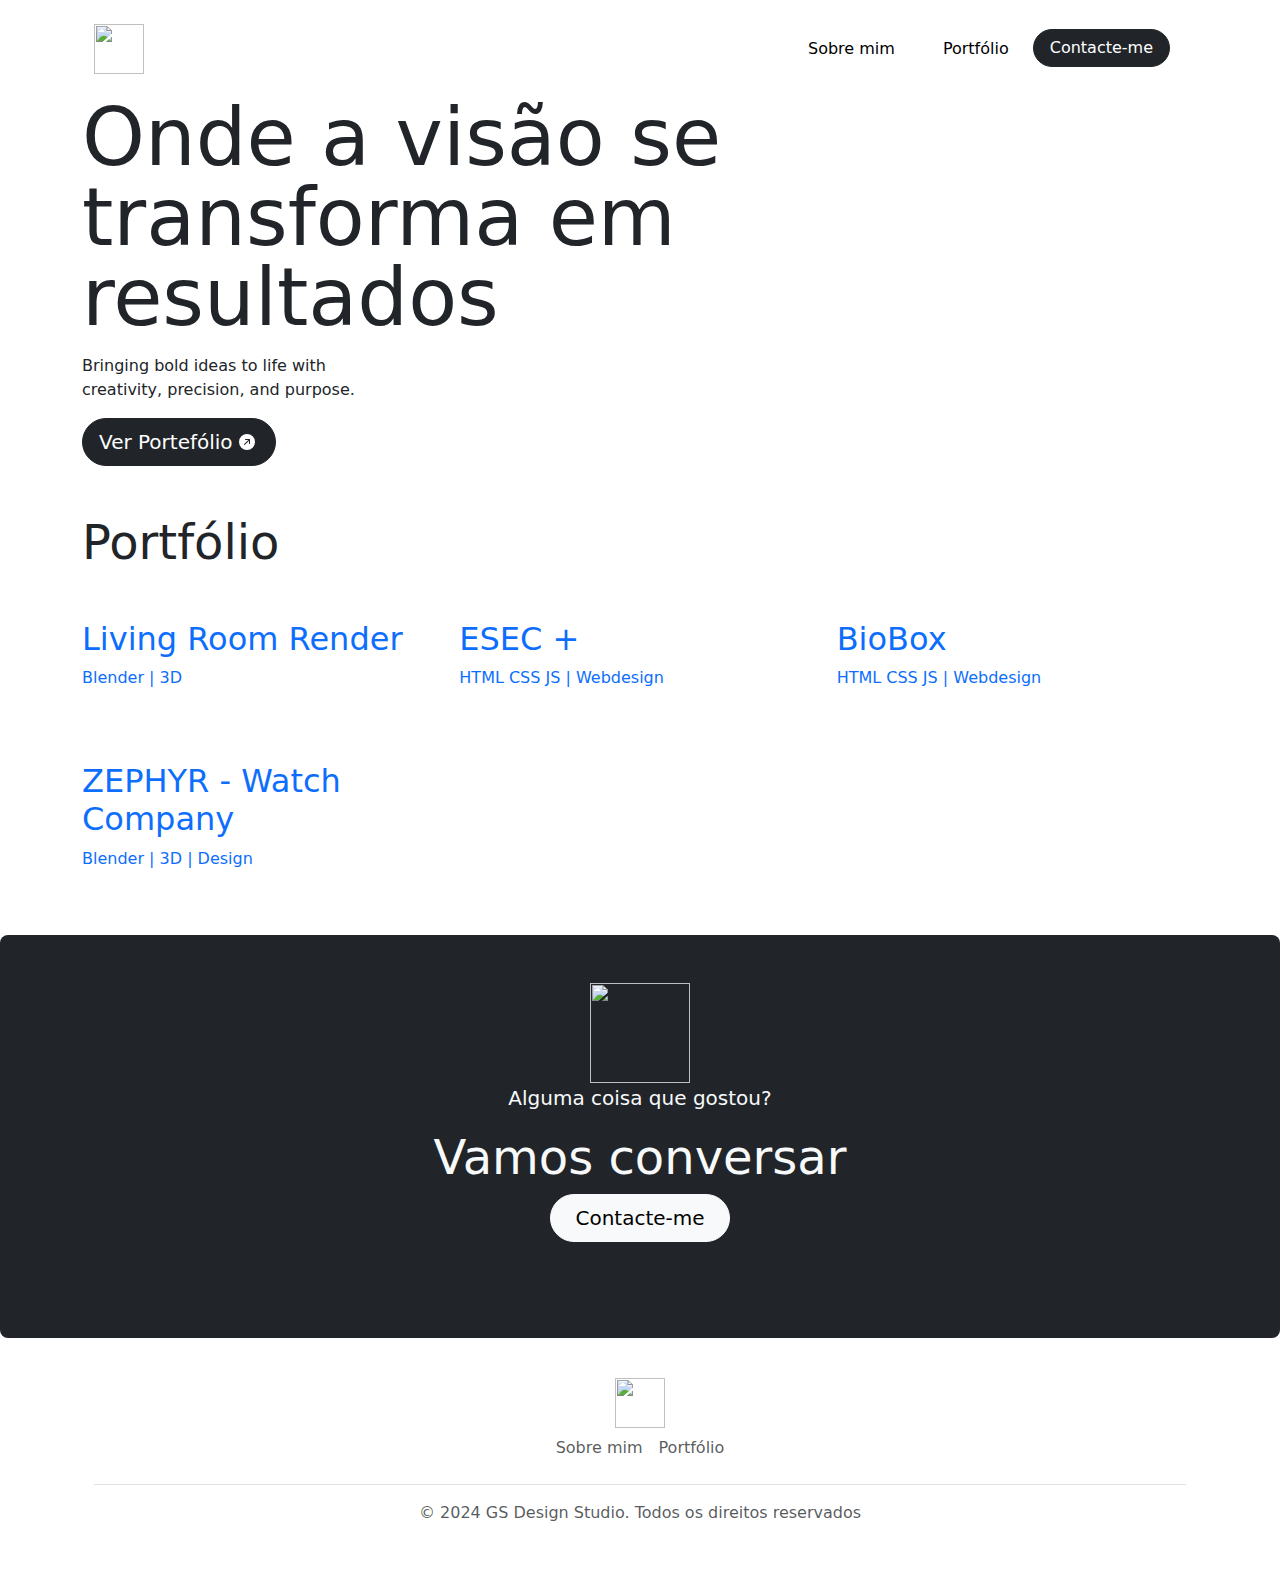
==== index.html @ 7064c868 "Add files via upload" ====
<!DOCTYPE html>
<html lang="en">

<head>
  <meta charset="UTF-8">
  <meta http-equiv="X-UA-Compatible" content="IE=edge">
  <meta name="viewport" content="width=device-width, initial-scale=1.0">
  <title>Guilherme Santos</title>
  <link rel="icon" href="/images/logo_gs_vector.svg">
  <style>
    @import url('https://fonts.googleapis.com/css2?family=Poppins:ital,wght@0,100;0,200;0,300;0,400;0,500;0,600;0,700;0,800;0,900;1,100;1,200;1,300;1,400;1,500;1,600;1,700;1,800;1,900&display=swap');
  </style>
  <link href="https://cdn.jsdelivr.net/npm/bootstrap@5.3.3/dist/css/bootstrap.min.css" rel="stylesheet"
    integrity="sha384-QWTKZyjpPEjISv5WaRU9OFeRpok6YctnYmDr5pNlyT2bRjXh0JMhjY6hW+ALEwIH" crossorigin="anonymous">
  <link rel="stylesheet" href="Css/estilos.css">
</head>

<body>
  <!--Navbar-->

  <div class="container my-3">
    <nav class="navbar navbar-expand-lg mt-3" aria-label="Offcanvas navbar large">
      <div class="container-fluid">
        <a href="/index.html" class="d-flex align-items-center mb-2 mb-lg-0 link-body-emphasis text-decoration-none">
          <img src="/images/logo_gs.svg" width="50" height="50">
        </a>
        <button class="navbar-toggler border-0" type="button" data-bs-toggle="offcanvas"
          data-bs-target="#offcanvasNavbar2" aria-controls="offcanvasNavbar2" aria-label="Toggle navigation">
          <svg width="24" height="24" viewBox="0 0 24 24" fill="none" xmlns="http://www.w3.org/2000/svg"
            class="icon-lg mx-2 text-token-text-secondary">
            <path fill-rule="evenodd" clip-rule="evenodd"
              d="M3 8C3 7.44772 3.44772 7 4 7H20C20.5523 7 21 7.44772 21 8C21 8.55228 20.5523 9 20 9H4C3.44772 9 3 8.55228 3 8ZM3 16C3 15.4477 3.44772 15 4 15H14C14.5523 15 15 15.4477 15 16C15 16.5523 14.5523 17 14 17H4C3.44772 17 3 16.5523 3 16Z"
              fill="currentColor"></path>
          </svg>
        </button>
        <div class="offcanvas offcanvas-end" tabindex="-1" id="offcanvasNavbar2"
          aria-labelledby="offcanvasNavbar2Label">
          <div class="offcanvas-header">
            <a href="/index.html"
              class="d-flex align-items-center mb-2 mb-lg-0 link-body-emphasis text-decoration-none">
              <img src="/images/logo_gs.svg" width="50" height="50">
            </a>
            <button type="button" class="btn-close btn-close-sucess" data-bs-dismiss="offcanvas"
              aria-label="Close"></button>
          </div>
          <div class="offcanvas-body">
            <ul class="navbar-nav justify-content-end flex-grow-1 pe-3">
              <li class="nav-item">
                <a href="about.html" class="nav-link px-4 link-body-emphasis">Sobre mim</a>
              </li>
              <li class="nav-item">
                <a href="portefolio.html" class="nav-link px-4 link-body-emphasis">Portfólio</a>
              </li>
              <li class="nav-item">
                <a href="mailto:guisantos04@outlook.pt" class="btn btn-dark rounded-5 shadow-3 px-3">Contacte-me</a>
              </li>
            </ul>
          </div>
        </div>
      </div>
    </nav>
  </div>
  <!--/Navbar-->


  <!--Content-->


  <div class="hero-section rounded-5">
    <div class="container hero-content">
      <div class="col-lg-7">
        <h1 class="display-1 lh-1 mb-3">Onde a visão se transforma em resultados</h1>
        <p class="col-6">Bringing bold ideas to life with creativity, precision, and purpose.</p>
        <a href="portefolio.html" class="btn btn-dark btn-lg px-3 me-md-2 rounded-pill" aria-label="Ver Portefólio">
          Ver Portefólio 
          <svg xmlns="http://www.w3.org/2000/svg" width="20" height="20" fill="currentColor" class="bi bi-arrow-up-right-circle-fill" viewBox="0 0 20 20" role="img" aria-hidden="true">
            <path d="M0 8a8 8 0 1 0 16 0A8 8 0 0 0 0 8m5.904 2.803a.5.5 0 1 1-.707-.707L9.293 6H6.525a.5.5 0 1 1 0-1H10.5a.5.5 0 0 1 .5.5v3.975a.5.5 0 0 1-1 0V6.707z"/>
          </svg>
        </a>
      </div>
    </div>
  </div>


  <div class="album py-5">
    <div class="container">
      <h3 class="display-5">Portfólio</h3>
      <div class="row row-cols-1 row-cols-sm-2 row-cols-md-3 g-3">
        <div class="col">
          <a href="living.html" class="text-decoration-none port">
            <img class="rounded-4 img-fluid" src="images/render_1.jpg" width="100%" height="225" alt="">
            <p class="h2 mt-3">Living Room Render</p>
            <p class="legenda-port">Blender | 3D</p>
        </a>
        </div>
        <div class="col">
          <a href="esec.html" class="text-decoration-none port">
            <img class="rounded-4 img-fluid" src="images/Esecplus.jpg" width="100%" height="225" alt="">
            <p class="h2 mt-3">ESEC +</p>
            <p class="legenda-port">HTML CSS JS | Webdesign</p>
        </a>
        </div>
        <div class="col">
          <a href="biobox.html" class="text-decoration-none port">
            <img class="rounded-4 img-fluid" src="images/bio.jpg" width="100%" height="225" alt="">
            <p class="h2 mt-3">BioBox</p>
            <p class="legenda-port">HTML CSS JS | Webdesign</p>
        </a>
        </div>
        <div class="col">
          <a href="zephyr.html" class="text-decoration-none port">
            <img class="rounded-4 img-fluid" src="images/logo_zephyr.png" width="100%" height="225" alt="">
            <p class="h2 mt-3">ZEPHYR - Watch Company</p>
            <p class="legenda-port">Blender | 3D | Design</p>
        </a>
        </div>
      </div>
    </div>
  </div>
  <!--CTA-->
  <div class="p-5 text-center bg-dark rounded-3">
    <img src="images/logo_gs_vector.svg" width="100" height="100">
    <p class="col-lg-8 mx-auto fs-5 text-light">
      Alguma coisa que gostou?</p>
    <h1 class="display-5 text-light">Vamos conversar</h1>
    <div class="d-inline-flex gap-2 mb-5">
      <a href="mailto:guisantos04@outlook.pt" class="d-inline-flex align-items-center btn btn-light btn-lg px-4 rounded-pill">
        Contacte-me
      </a>
    </div>
  </div>
  <!--CTA-->
  <div class="container">
    <footer class="py-3 my-4 container">
      <div class="nav justify-content-center">
        <img src="/images/logo_gs.svg" width="50" height="50">
      </div>
      <ul class="nav justify-content-center border-bottom pb-3 mb-3">
        <li class="nav-item"><a href="about.html" class="nav-link px-2 text-body-secondary">Sobre mim</a></li>
        <li class="nav-item"><a href="portefolio.html" class="nav-link px-2 text-body-secondary">Portfólio</a></li>
      </ul>
      <p class="text-center text-body-secondary">© 2024 GS Design Studio. Todos os direitos reservados</p>
    </footer>
  </div>
  <!--/Content-->
  <script src="https://cdn.jsdelivr.net/npm/bootstrap@5.3.3/dist/js/bootstrap.bundle.min.js"
    integrity="sha384-YvpcrYf0tY3lHB60NNkmXc5s9fDVZLESaAA55NDzOxhy9GkcIdslK1eN7N6jIeHz"
    crossorigin="anonymous"></script>
</body>

</html>
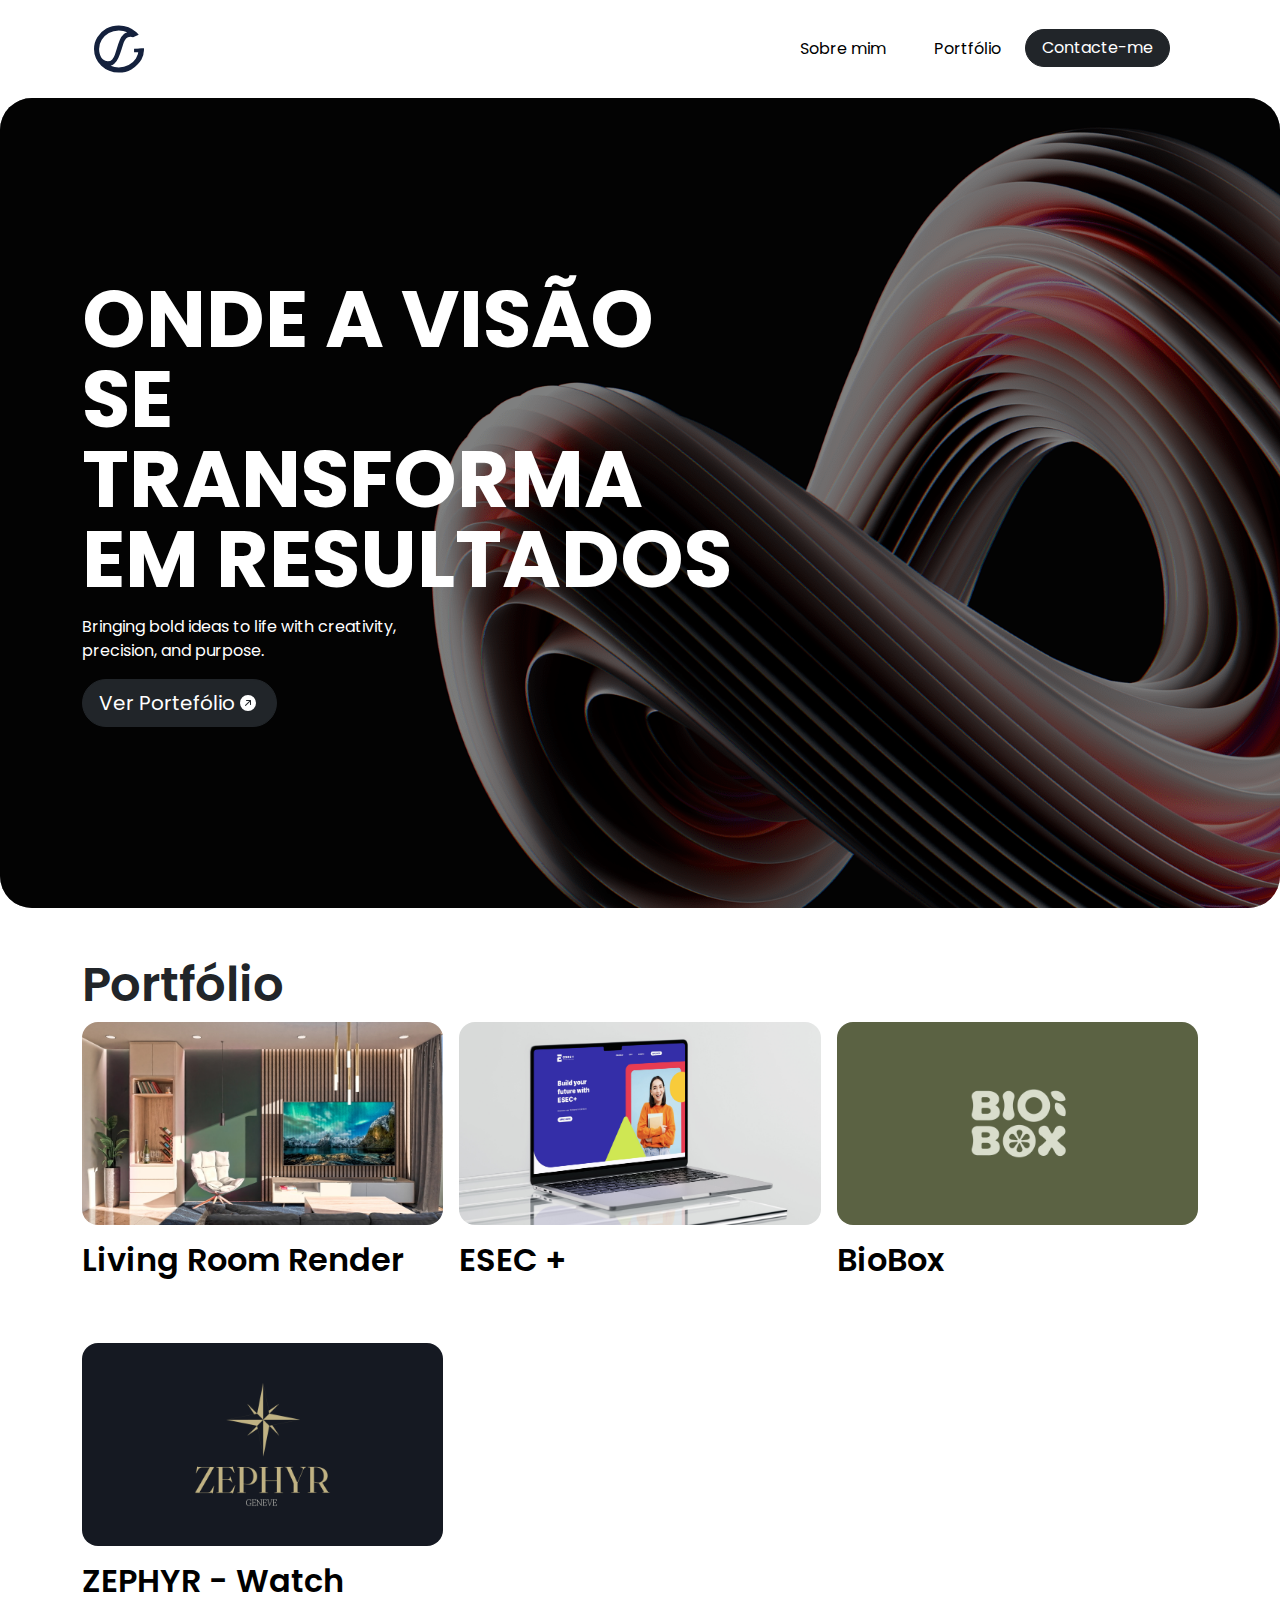
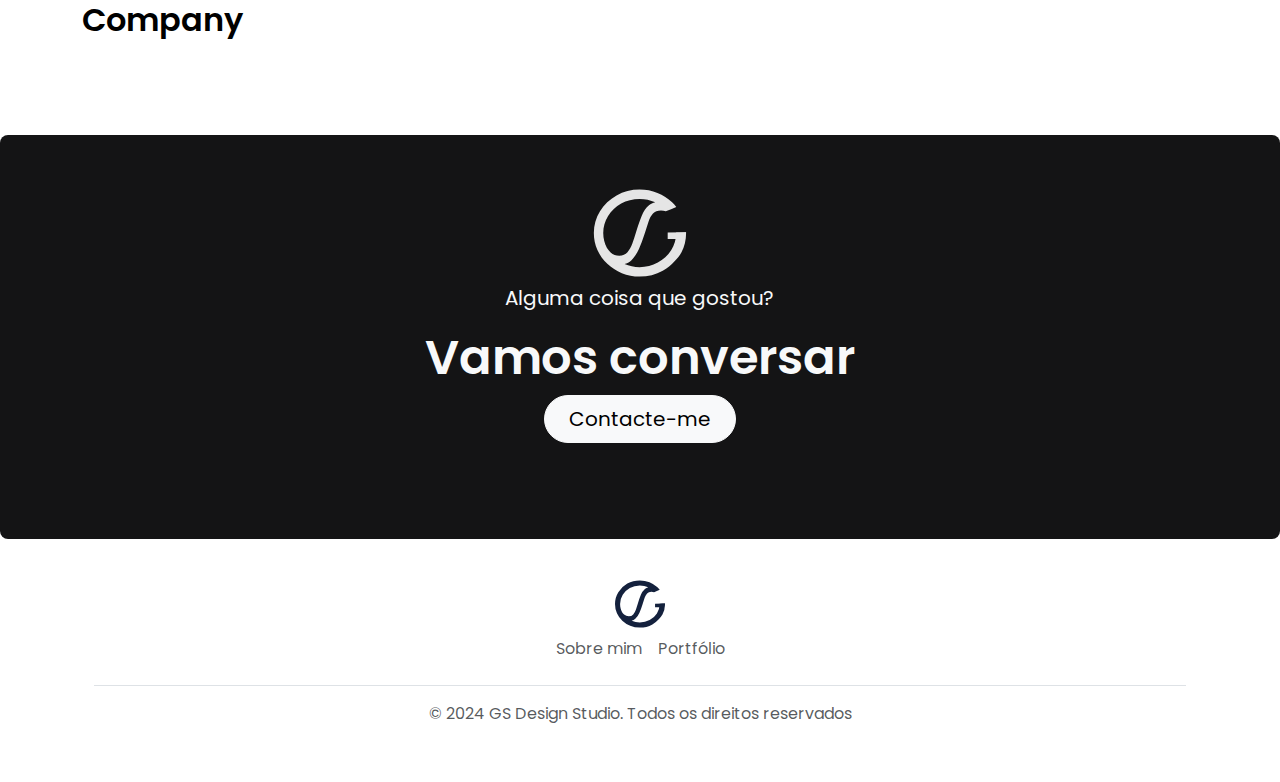
==== commit 991719a6: "Add files via upload" ====
--- a/index.html
+++ b/index.html
@@ -116,6 +116,7 @@
         </div>
       </div>
     </div>
+    
   </div>
   <!--CTA-->
   <div class="p-5 text-center bg-dark rounded-3">
--- a/Css/estilos.css
+++ b/Css/estilos.css
@@ -0,0 +1,707 @@
+body{
+
+    font-family: "Poppins", sans-serif;
+  font-weight: 400;
+  font-style: normal;
+}
+
+html {
+  scroll-behavior: smooth;
+}
+
+.bg-dark{
+    background-color: #141415 !important;
+    color: white;
+} 
+
+.h2{
+    font-weight: 600;
+    color: #000000;
+    font-style: normal;
+}
+
+.port{
+  transition: all 0.3s ease !important;
+}
+
+.port:hover{
+  transform: scale(1.05) !important;
+}
+
+.port img {
+  transition: all 0.3s ease;
+}
+
+.port:hover img {
+  transform: scale(1.05);
+}
+
+.legenda-port {
+  opacity: 0; /* Invisível */
+  visibility: hidden; /* Evita interação mesmo quando invisível */
+  transform: translateY(10px); /* Move ligeiramente para baixo */
+  transition: all 0.3s ease; /* Suaviza a transição */
+}
+
+/* Exibe ao passar o mouse no <a> */
+.port:hover .legenda-port {
+  opacity: 1; /* Torna visível */
+  visibility: visible; /* Permite interação */
+  transform: translateY(0); /* Move para a posição original */
+}
+
+/* Contêiner da imagem deve ser relativo */
+.port1 {
+  position: relative;
+  display: inline-block;
+  overflow: hidden; /* Garante que o texto não ultrapasse a imagem */
+  border-radius: 0.5rem;
+}
+
+/* Contêiner da imagem */
+.image-container {
+  position: relative; /* Necessário para posicionar o overlay */
+  display: inline-block; /* Faz o tamanho do contêiner se ajustar ao conteúdo */
+  overflow: hidden; /* Impede que o overlay ultrapasse o limite do contêiner */
+  border-radius: 0.5rem; /* Garante bordas arredondadas */
+}
+
+/* Estilo da imagem */
+.image-container img {
+  width: 100%; /* Faz a imagem ocupar todo o contêiner */
+  height: auto; /* Mantém a proporção da imagem */
+  border-radius: inherit; /* Herda bordas arredondadas */
+  display: block; /* Remove espaço extra ao redor da imagem */
+}
+
+/* Estilo do overlay */
+.overlay {
+  position: absolute; /* Permite posicionar dentro do contêiner */
+  top: 0;
+  left: 0;
+  width: 100%; /* Cobre toda a área do contêiner */
+  height: 100%;
+  background-color: rgba(0, 0, 0, 0.6); /* Fundo semi-transparente */
+  display: flex;
+  flex-direction: column;
+  justify-content: center;
+  align-items: center;
+  opacity: 0; /* Esconde o overlay por padrão */
+  transition: opacity 0.3s ease-in-out; /* Transição suave */
+  border-radius: inherit; /* Respeita bordas arredondadas do contêiner */
+}
+
+/* Overlay visível no hover */
+.image-container:hover .overlay {
+  opacity: 1; /* Exibe o overlay */
+}
+
+/* Texto dentro do overlay */
+.overlay p {
+  margin: 5px 0;
+  color: white; /* Cor do texto */
+  text-align: center; /* Centraliza o texto */
+}
+
+
+
+.legenda-port{
+    font-weight: 350;
+    color: #000000;
+    font-style: normal;
+}
+
+.display-1{
+    font-weight: 650;
+    text-transform: uppercase;
+    font-style: normal;
+}
+
+.display-3{
+  font-weight: 650;
+  text-transform: uppercase;
+  font-style: normal;
+}
+
+
+.display-5{
+  font-weight: 550;
+  font-style: normal;
+}
+  
+
+.timeline {
+  width: 100%
+}
+
+.timeline.timeline-one .timeline-item {
+  position: relative;
+  width: 50%;
+  margin-left: 50%;
+  padding-bottom: 1.5rem;
+  padding-left: 1.5rem;
+  text-align: left
+}
+
+@media (max-width: 575.98px) {
+  .timeline.timeline-one .timeline-item {
+      width:100%;
+      margin-left: 0
+  }
+}
+
+.timeline.timeline-one .timeline-item img {
+  margin-bottom: 1.25rem
+}
+
+.timeline.timeline-one .timeline-item:before {
+  content: "";
+  position: absolute;
+  top: 0;
+  left: 0;
+  width: 16px;
+  height: 16px;
+  margin-top: .425rem;
+  margin-left: -.5rem;
+  border: .0625rem solid #dce6f3;
+  border-radius: 50%
+}
+
+.timeline.timeline-one .timeline-item:after {
+  content: "";
+  position: absolute;
+  top: 0;
+  left: 0;
+  bottom: -.1875rem;
+  width: .0625rem;
+  margin-top: 1.875rem;
+  margin-left: -.0625rem;
+  background-color: #dce6f3
+}
+
+.timeline.timeline-one .timeline-item:nth-child(2n+1) {
+  margin-left: 0;
+  padding-right: 1.5rem;
+  padding-left: 0;
+  text-align: right
+}
+
+@media (max-width: 575.98px) {
+  .timeline.timeline-one .timeline-item:nth-child(2n+1) {
+      padding-right:0;
+      padding-left: 1.5rem;
+      text-align: left
+  }
+}
+
+.timeline.timeline-one .timeline-item:nth-child(2n+1):after,.timeline.timeline-one .timeline-item:nth-child(2n+1):before {
+  right: 0;
+  left: auto
+}
+
+@media (max-width: 575.98px) {
+  .timeline.timeline-one .timeline-item:nth-child(2n+1):after,.timeline.timeline-one .timeline-item:nth-child(2n+1):before {
+      right:auto;
+      left: 0
+  }
+}
+
+.timeline.timeline-one .timeline-item:nth-child(2n+1):before {
+  margin-right: -.5rem
+}
+
+.timeline.timeline-one .timeline-item:nth-child(2n+1):after {
+  margin-right: -.0625rem
+}
+
+.timeline.timeline-one.dark .timeline-item:before {
+  border: .0625rem solid #b7c3d2
+}
+
+.timeline.timeline-one.dark .timeline-item:after {
+  background-color: #b7c3d2
+}
+
+.timeline.timeline-two .timeline-item {
+  position: relative;
+  background-color: #fff;
+  padding: 2rem;
+  text-align: left;
+  margin-bottom: 1.5rem
+}
+
+.timeline.timeline-two .timeline-item:after,.timeline.timeline-two .timeline-item:before {
+  content: "";
+  position: absolute;
+  top: 0;
+  right: 0
+}
+
+.timeline.timeline-two .timeline-item:before {
+  border: 4px double #dce6f3;
+  content: "";
+  left: auto;
+  width: 16px;
+  height: 16px;
+  margin-right: -2rem;
+  border-radius: 50%
+}
+
+.timeline.timeline-two .timeline-item:after {
+  background-color: #dce6f3;
+  width: .0625rem;
+  height: 100%;
+  margin-top: 2rem;
+  left: auto;
+  margin-right: -1.575rem
+}
+
+.timeline.timeline-two .timeline-item .post-meta a,.timeline.timeline-two .timeline-item .post-meta span {
+  font-size: .875rem;
+  padding-right: .125rem
+}
+
+.timeline.timeline-four {
+  margin: 1.25rem 0;
+  position: relative
+}
+
+.timeline.timeline-four::before {
+  content: "";
+  display: block;
+  width: .0625rem;
+  height: 100%;
+  background: #dce6f3;
+  margin: 0 auto;
+  position: absolute;
+  top: 0;
+  left: 0;
+  right: 0
+}
+
+@media (max-width: 575.98px) {
+  .timeline.timeline-four::before {
+      margin:0;
+      left: 0
+  }
+}
+
+.timeline.timeline-four .timeline-item {
+  margin-bottom: 1.5rem;
+  position: relative
+}
+
+.timeline.timeline-four .timeline-item::after {
+  content: "";
+  display: block;
+  clear: both
+}
+
+.timeline.timeline-four .timeline-item:hover .date-outer::before {
+  left: 6px
+}
+
+.timeline.timeline-four .timeline-item:hover .date-outer::after {
+  left: -6px
+}
+
+.timeline.timeline-four .timeline-item:nth-child(2n) .date-content {
+  float: right
+}
+
+.timeline.timeline-four .timeline-item:nth-child(2n) .timeline-content {
+  padding: .625rem 3.125rem .625rem 0;
+  text-align: right
+}
+
+@media (max-width: 767.98px) {
+  .timeline.timeline-four .timeline-item:nth-child(2n) .timeline-content {
+      padding:.5rem 1.75rem .5rem 0
+  }
+}
+
+@media (max-width: 575.98px) {
+  .timeline.timeline-four .timeline-item:nth-child(2n) .timeline-content {
+      width:95%;
+      padding: .5rem 0;
+      text-align: center
+  }
+}
+
+.timeline.timeline-four .icon {
+  width: 16px;
+  height: 16px;
+  margin: auto;
+  position: absolute;
+  background-color: #fff;
+  border-radius: 50%;
+  border: .0625rem solid #dce6f3;
+  margin-top: 1rem;
+  top: 0;
+  left: 0;
+  right: 0
+}
+
+@media (max-width: 575.98px) {
+  .timeline.timeline-four .icon {
+      margin:auto -7px;
+      top: 3rem
+  }
+}
+
+.timeline.timeline-four .date-content {
+  width: 50%;
+  float: left;
+  position: relative
+}
+
+@media (max-width: 575.98px) {
+  .timeline.timeline-four .date-content {
+      width:95%;
+      float: right
+  }
+}
+
+.timeline.timeline-four .date-outer {
+  width: 150px;
+  height: 150px;
+  text-align: center;
+  margin: auto;
+  z-index: 1
+}
+
+.timeline.timeline-four .date-outer::before {
+  content: "";
+  width: 150px;
+  height: 150px;
+  margin: 0 auto;
+  border-radius: 50%;
+  position: absolute;
+  top: 0;
+  right: 0;
+  background: #fff;
+  border: .0625rem solid #893168;
+  left: -6px;
+  transition: all .9s all .2s ease
+}
+
+@media (max-width: 575.98px) {
+  .timeline.timeline-four .date-outer::before {
+      width:130px;
+      height: 130px
+  }
+}
+
+.timeline.timeline-four .date-outer::after {
+  content: "";
+  width: 150px;
+  height: 150px;
+  margin: 0 auto;
+  border-radius: 50%;
+  position: absolute;
+  top: 0;
+  right: 0;
+  border: .0625rem solid #242e4c;
+  left: 6px;
+  transition: all .9s all .2s ease
+}
+
+@media (max-width: 575.98px) {
+  .timeline.timeline-four .date-outer::after {
+      width:130px;
+      height: 130px
+  }
+}
+
+.timeline.timeline-four .date {
+  width: 100%;
+  margin: auto;
+  position: absolute;
+  top: 40%;
+  left: 0
+}
+
+@media (max-width: 575.98px) {
+  .timeline.timeline-four .date {
+      top:27%
+  }
+}
+
+.timeline.timeline-four .year {
+  display: block;
+  font-weight: 700;
+  font-size: 1rem
+}
+
+.timeline.timeline-four .icon {
+  font-size: 1.5rem
+}
+
+.timeline.timeline-four .timeline-content {
+  width: 50%;
+  padding: .625rem 0 .625rem 3.125rem;
+  float: right
+}
+
+@media (max-width: 767.98px) {
+  .timeline.timeline-four .timeline-content {
+      padding:.5rem 0 .5rem 1.75rem
+  }
+}
+
+@media (max-width: 575.98px) {
+  .timeline.timeline-four .timeline-content {
+      width:95%;
+      padding: .5rem 0;
+      text-align: center
+  }
+}
+
+.timeline.timeline-five .row [class*=col-] {
+  position: relative
+}
+
+.timeline.timeline-five .row .avatar-separator {
+  width: 30px;
+  height: 30px
+}
+
+.timeline.timeline-five .row .col.middle-line {
+  border-right: .0625rem solid #dce6f3
+}
+
+.timeline.timeline-six .row [class*=col-] {
+  position: relative
+}
+
+.timeline.timeline-six .row .col.middle-line {
+  border-right: .0625rem solid #dce6f3
+}
+
+.timeline.timeline-six .row .avatar-separator img {
+  border: .0625rem solid #dce6f3;
+  padding: .125rem
+}
+
+.vertical-timeline .row {
+  padding-top: 1rem;
+  padding-bottom: 1rem
+}
+
+.vertical-timeline .row [class*=col-] {
+  position: relative
+}
+
+.vertical-timeline .row.timeline-inner div {
+  padding: 0;
+  height: 38px
+}
+
+.vertical-timeline .row.timeline-inner hr {
+  border-top: .0625rem solid #dce6f3;
+  opacity: 1;
+  margin: 0;
+  top: 18px;
+  position: relative
+}
+
+.vertical-timeline .row.timeline-inner .col-md-2 {
+  display: flex;
+  overflow: hidden
+}
+
+.vertical-timeline .row.timeline-inner .corner {
+  border: .0625rem solid #dce6f3;
+  width: 100%;
+  position: relative
+}
+
+.vertical-timeline .row.timeline-inner .top-right {
+  left: calc(50% - 1px);
+  top: -50%
+}
+
+.vertical-timeline .row.timeline-inner .left-bottom {
+  left: -50%;
+  top: calc(50% - 2px)
+}
+
+.vertical-timeline .row.timeline-inner .top-left {
+  left: -50%;
+  top: -50%
+}
+
+.vertical-timeline .row.timeline-inner .right-bottom {
+  left: 50%;
+  top: calc(50% - 2px)
+}
+
+@media (max-width: 575.98px) {
+  .vertical-timeline .row.timeline-inner .right-bottom {
+      top:auto;
+      bottom: calc(50% - 6px);
+      left: calc(50% - 4px)
+  }
+
+  .vertical-timeline .row.timeline-inner .top-left {
+      top: auto;
+      bottom: -50%
+  }
+}
+
+@media (max-width: 575.98px) {
+  .vertical-timeline .row .col-md-6 {
+      text-align:center!important;
+      margin-top: 3rem
+  }
+}
+
+.vertical-timeline .row .col-md-2 {
+  display: inline-flex;
+  align-self: stretch;
+  align-items: center;
+  justify-content: center
+}
+
+.vertical-timeline .row .col-md-2.bottom:after {
+  height: 50%;
+  top: 50%
+}
+
+.vertical-timeline .row .col-md-2.full:after {
+  height: 100%;
+  left: calc(50% - 1px)
+}
+
+.vertical-timeline .row .col-md-2.top:after {
+  height: 50%;
+  left: 50%;
+  top: 0
+}
+
+.vertical-timeline .row .shape {
+  background-color: #dce6f3;
+  width: 50px;
+  height: 50px;
+  z-index: 2
+}
+
+.vertical-timeline .row .right {
+  margin-right: .1875rem
+}
+
+@media (max-width: 575.98px) {
+  .vertical-timeline .row .rectangle {
+      line-height:3;
+      margin-bottom: 2rem
+  }
+
+  .vertical-timeline .row .right {
+      margin-bottom: 0
+  }
+}
+
+.tooltip-inner {
+  box-shadow: 0 .5rem 1rem rgba(23,31,56,.15)
+}
+
+.chartist-tooltip {
+  position: absolute;
+  display: inline-block;
+  opacity: 0;
+  min-width: 5em;
+  padding: .5em;
+  background: #1c2540;
+  border-radius: 3px;
+  color: #fff;
+  font-weight: 700;
+  text-align: center;
+  pointer-events: none;
+  z-index: 1;
+  transition: all .2s ease
+}
+
+.chartist-tooltip:before {
+  content: "";
+  position: absolute;
+  top: 100%;
+  left: 50%;
+  width: 0;
+  height: 0;
+  margin-left: -15px;
+  border: 15px solid transparent;
+  border-top-color: #1c2540
+}
+
+.chartist-tooltip.tooltip-show {
+  opacity: 1
+}
+
+.ct-area,.ct-line {
+  pointer-events: none
+}
+
+@media (max-width: 476px) {
+  .bg-dark {
+    padding: 2rem; /* Reduz o padding para telas menores */
+  }
+
+  h1 {
+    font-size: 2rem; /* Diminui o tamanho do texto */
+  }
+
+  .timeline-item h5 {
+    font-size: 1rem; /* Ajusta tamanho dos títulos da timeline */
+  }
+
+  .timeline-item p {
+    font-size: 0.9rem; /* Ajusta tamanho do texto */
+  }
+}
+
+
+
+  /* Configuração do fundo */
+  .hero-section {
+    background: url('/images/way_banner.png') no-repeat center center;
+    background-size: cover; /* Ajusta a imagem para cobrir toda a área */
+    height: 90vh; /* Altura total da viewport */
+    width: 100%;
+    position: relative;
+    color: white; /* Para que o texto contraste com a imagem */
+    overflow: hidden;
+  }
+
+  /* Fundo escuro transparente para melhorar a legibilidade do texto */
+  .hero-section::before {
+    content: '';
+    position: absolute;
+    top: 0;
+    left: 0;
+    right: 0;
+    bottom: 0;
+    background: rgba(0, 0, 0, 0.5); /* Ajuste a opacidade conforme necessário */
+    z-index: 1;
+
+  }
+
+  /* Estilos de texto e alinhamento */
+  .hero-content {
+    position: relative;
+    z-index: 2; /* Garante que o texto fique acima do overlay */
+    display: flex;
+    flex-direction: column;
+    align-items: flex-start;
+    justify-content: center;
+    height: 100%;
+  }
+
+
+  .hero-content button {
+    z-index: 2;
+  }
+
+  .list-group.borderless .list-group-item {
+    color: inherit;
+    border: 0;
+}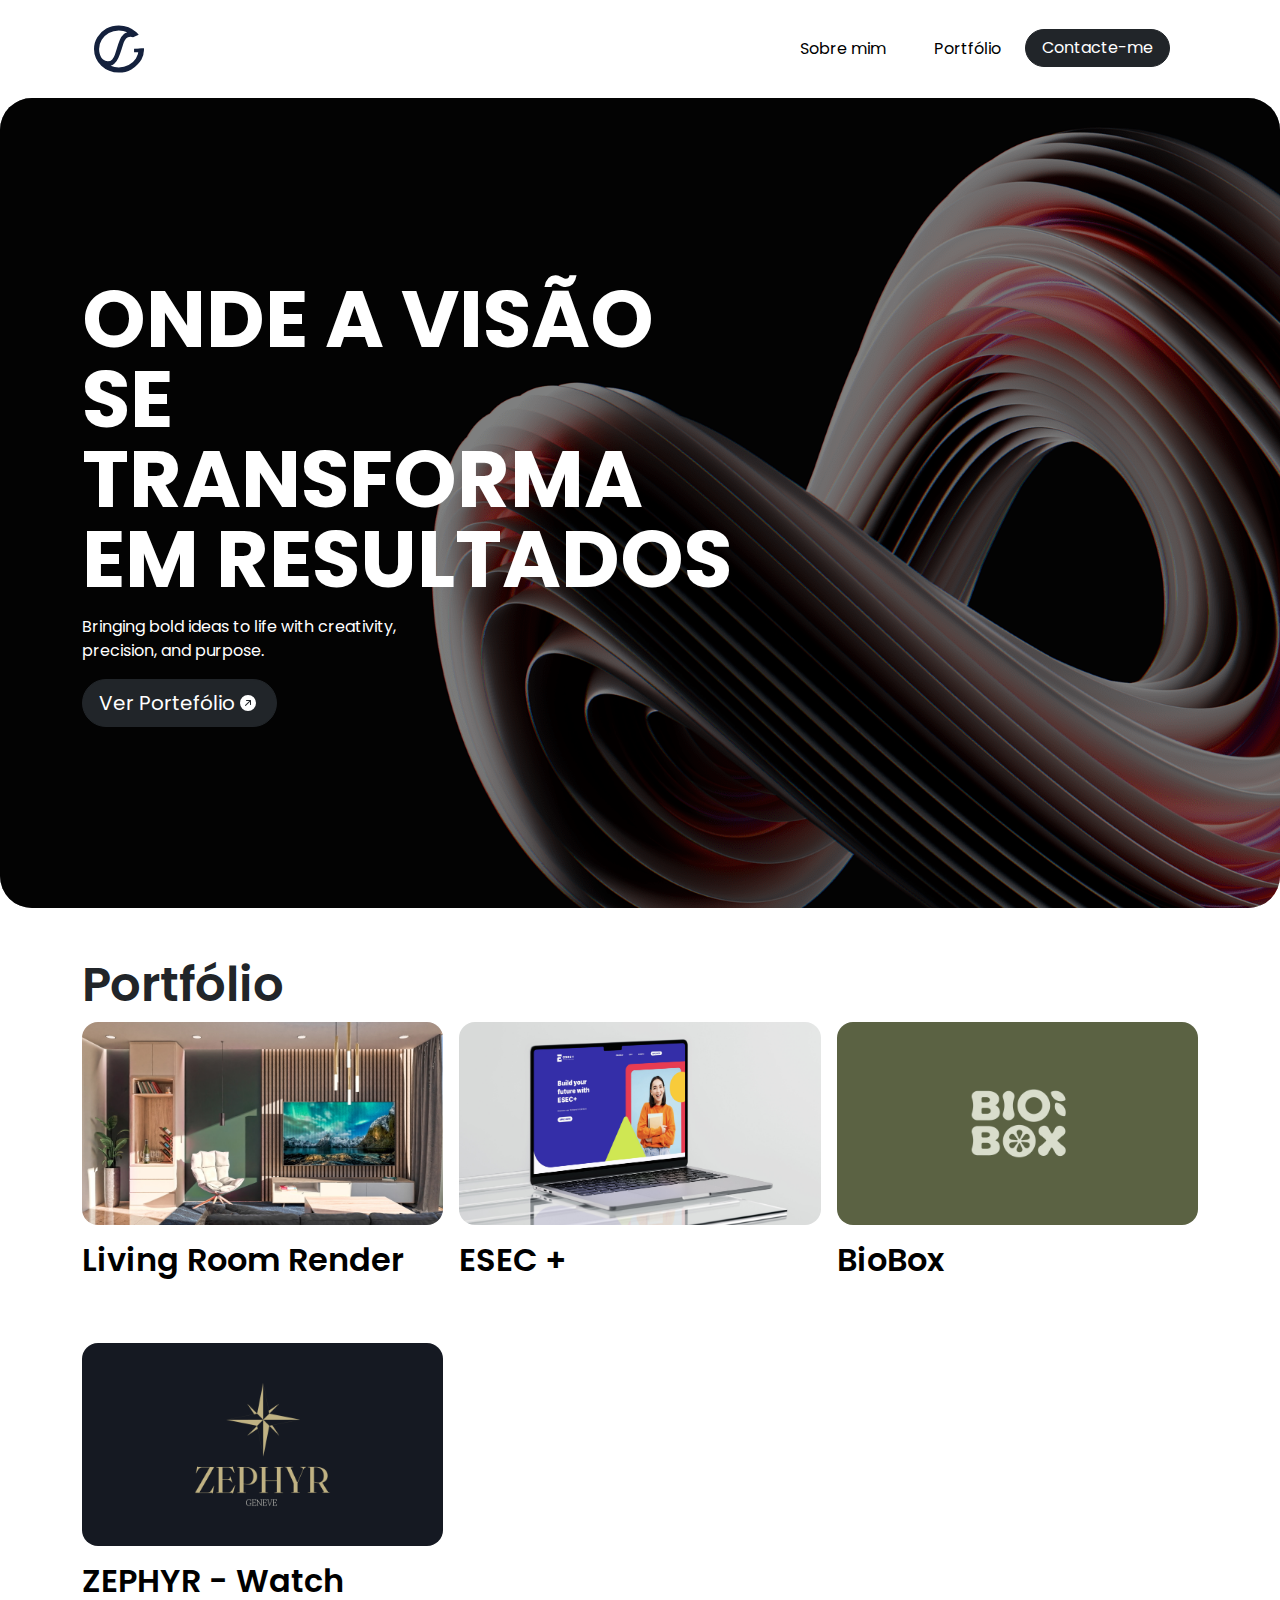
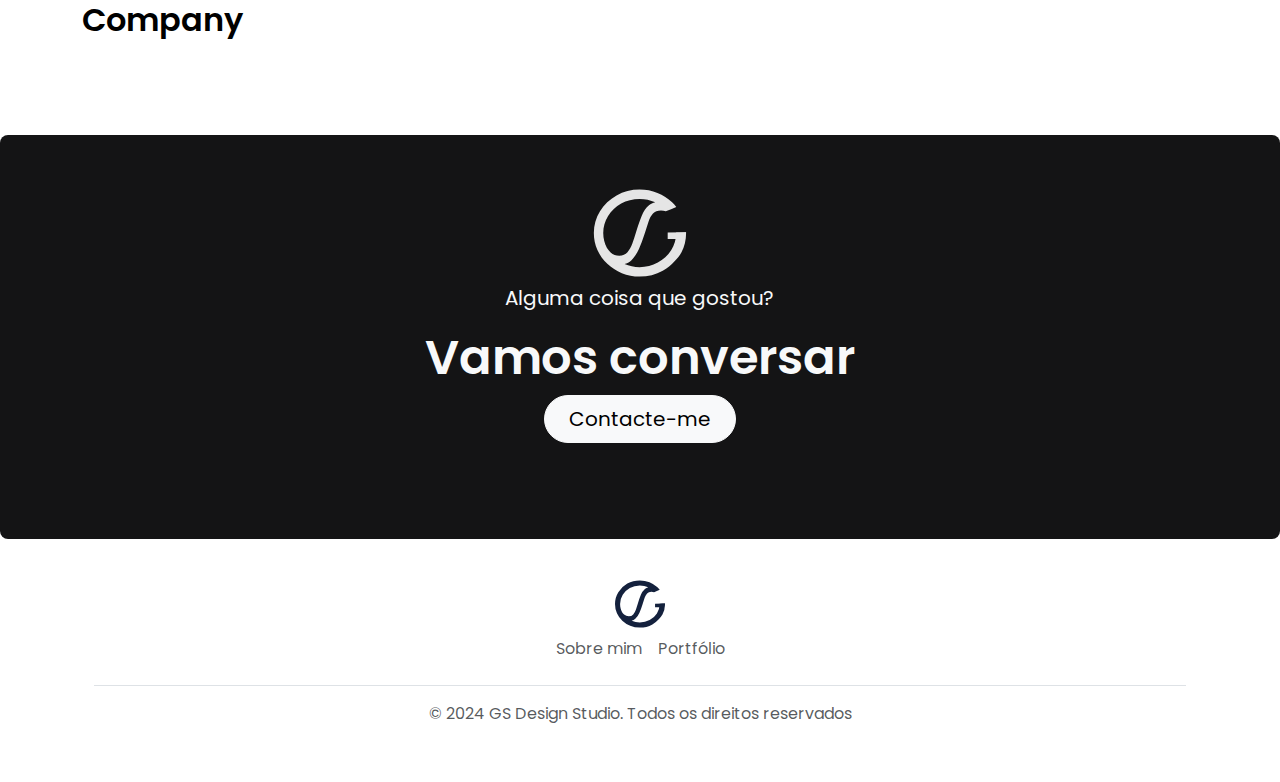
==== commit d5b188c0: "Update index.html" ====
--- a/index.html
+++ b/index.html
@@ -36,9 +36,9 @@
         <div class="offcanvas offcanvas-end" tabindex="-1" id="offcanvasNavbar2"
           aria-labelledby="offcanvasNavbar2Label">
           <div class="offcanvas-header">
-            <a href="/index.html"
+            <a href="/"
               class="d-flex align-items-center mb-2 mb-lg-0 link-body-emphasis text-decoration-none">
-              <img src="/images/logo_gs.svg" width="50" height="50">
+              <img src="images/logo_gs.svg" width="50" height="50">
             </a>
             <button type="button" class="btn-close btn-close-sucess" data-bs-dismiss="offcanvas"
               aria-label="Close"></button>
@@ -149,4 +149,4 @@
     crossorigin="anonymous"></script>
 </body>
 
-</html>+</html>
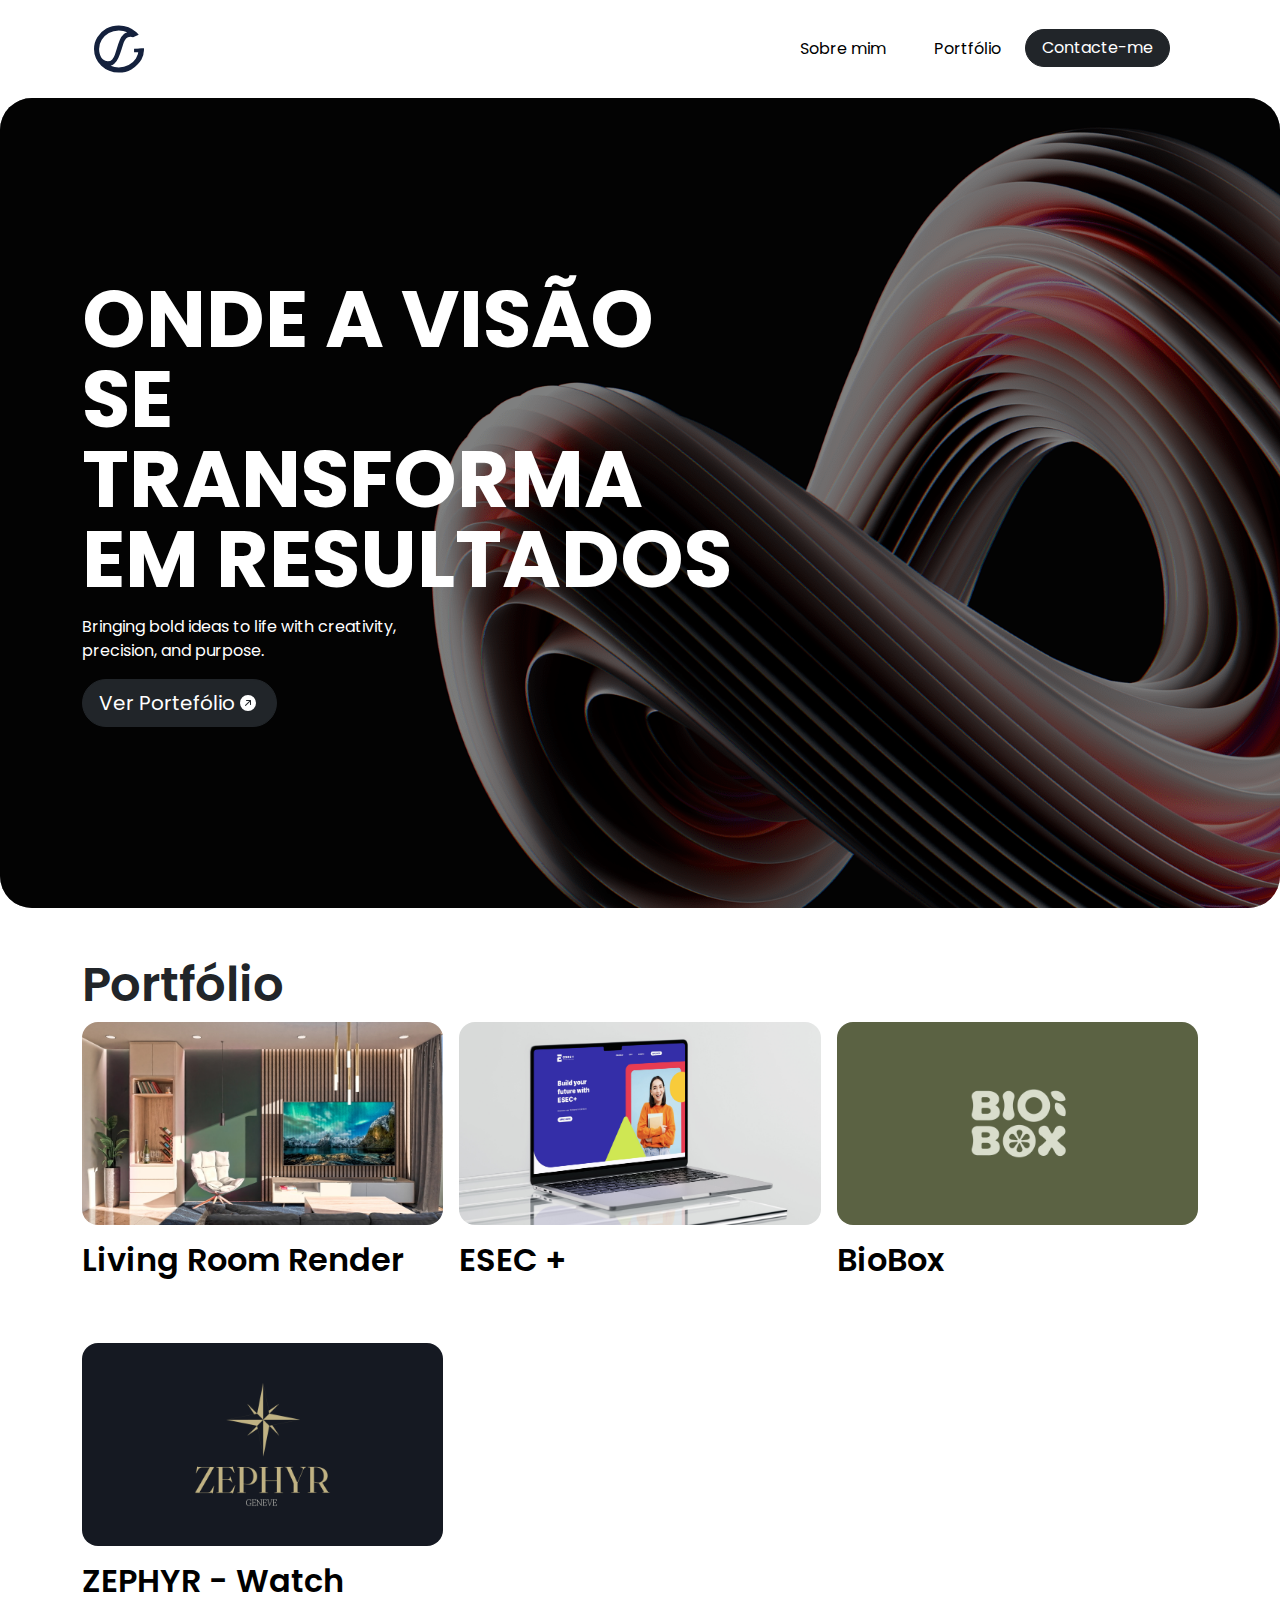
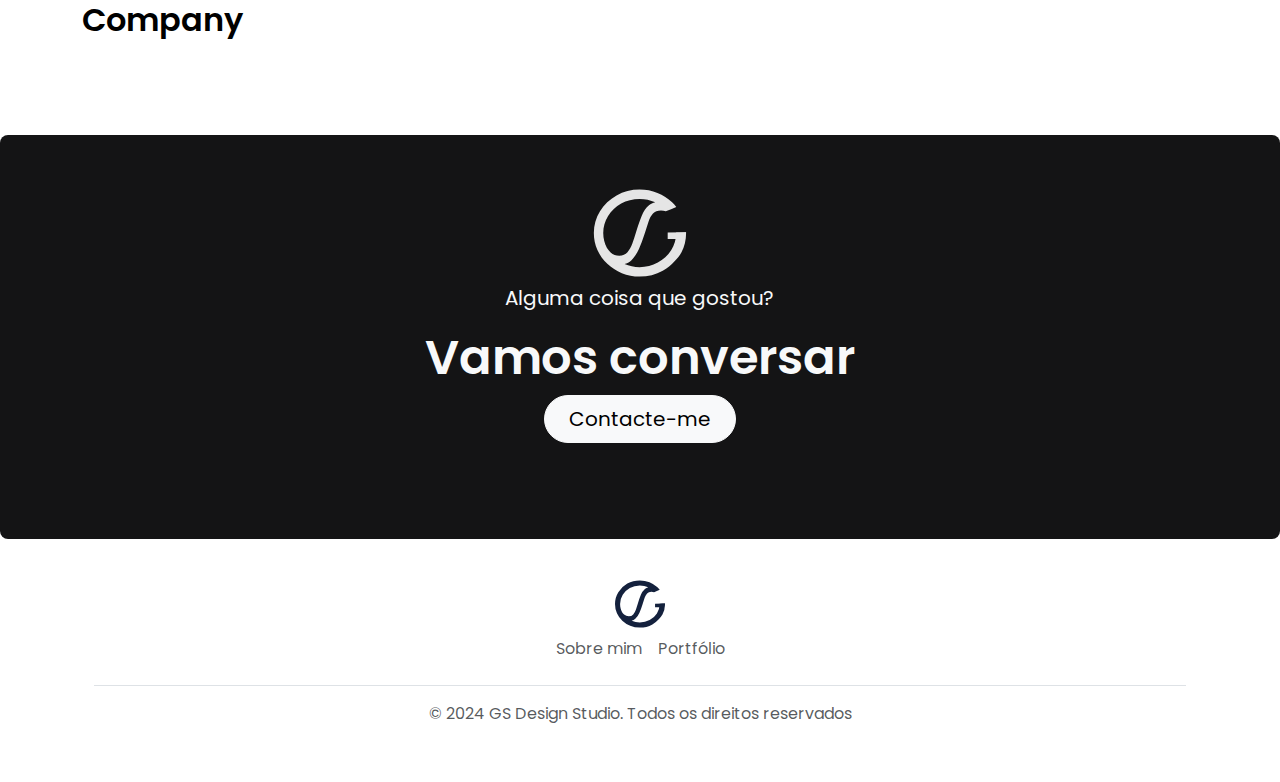
==== commit db314598: "index barra" ====
--- a/index.html
+++ b/index.html
@@ -6,7 +6,7 @@
   <meta http-equiv="X-UA-Compatible" content="IE=edge">
   <meta name="viewport" content="width=device-width, initial-scale=1.0">
   <title>Guilherme Santos</title>
-  <link rel="icon" href="/images/logo_gs_vector.svg">
+  <link rel="icon" href="images/logo_gs_vector.svg">
   <style>
     @import url('https://fonts.googleapis.com/css2?family=Poppins:ital,wght@0,100;0,200;0,300;0,400;0,500;0,600;0,700;0,800;0,900;1,100;1,200;1,300;1,400;1,500;1,600;1,700;1,800;1,900&display=swap');
   </style>
@@ -21,8 +21,8 @@
   <div class="container my-3">
     <nav class="navbar navbar-expand-lg mt-3" aria-label="Offcanvas navbar large">
       <div class="container-fluid">
-        <a href="/index.html" class="d-flex align-items-center mb-2 mb-lg-0 link-body-emphasis text-decoration-none">
-          <img src="/images/logo_gs.svg" width="50" height="50">
+        <a href="/" class="d-flex align-items-center mb-2 mb-lg-0 link-body-emphasis text-decoration-none">
+          <img src="images/logo_gs.svg" width="50" height="50">
         </a>
         <button class="navbar-toggler border-0" type="button" data-bs-toggle="offcanvas"
           data-bs-target="#offcanvasNavbar2" aria-controls="offcanvasNavbar2" aria-label="Toggle navigation">
@@ -36,9 +36,9 @@
         <div class="offcanvas offcanvas-end" tabindex="-1" id="offcanvasNavbar2"
           aria-labelledby="offcanvasNavbar2Label">
           <div class="offcanvas-header">
-            <a href="/"
+            <a href="/index.html"
               class="d-flex align-items-center mb-2 mb-lg-0 link-body-emphasis text-decoration-none">
-              <img src="images/logo_gs.svg" width="50" height="50">
+              <img src="/images/logo_gs.svg" width="50" height="50">
             </a>
             <button type="button" class="btn-close btn-close-sucess" data-bs-dismiss="offcanvas"
               aria-label="Close"></button>
@@ -134,7 +134,7 @@
   <div class="container">
     <footer class="py-3 my-4 container">
       <div class="nav justify-content-center">
-        <img src="/images/logo_gs.svg" width="50" height="50">
+        <img src="images/logo_gs.svg" width="50" height="50">
       </div>
       <ul class="nav justify-content-center border-bottom pb-3 mb-3">
         <li class="nav-item"><a href="about.html" class="nav-link px-2 text-body-secondary">Sobre mim</a></li>
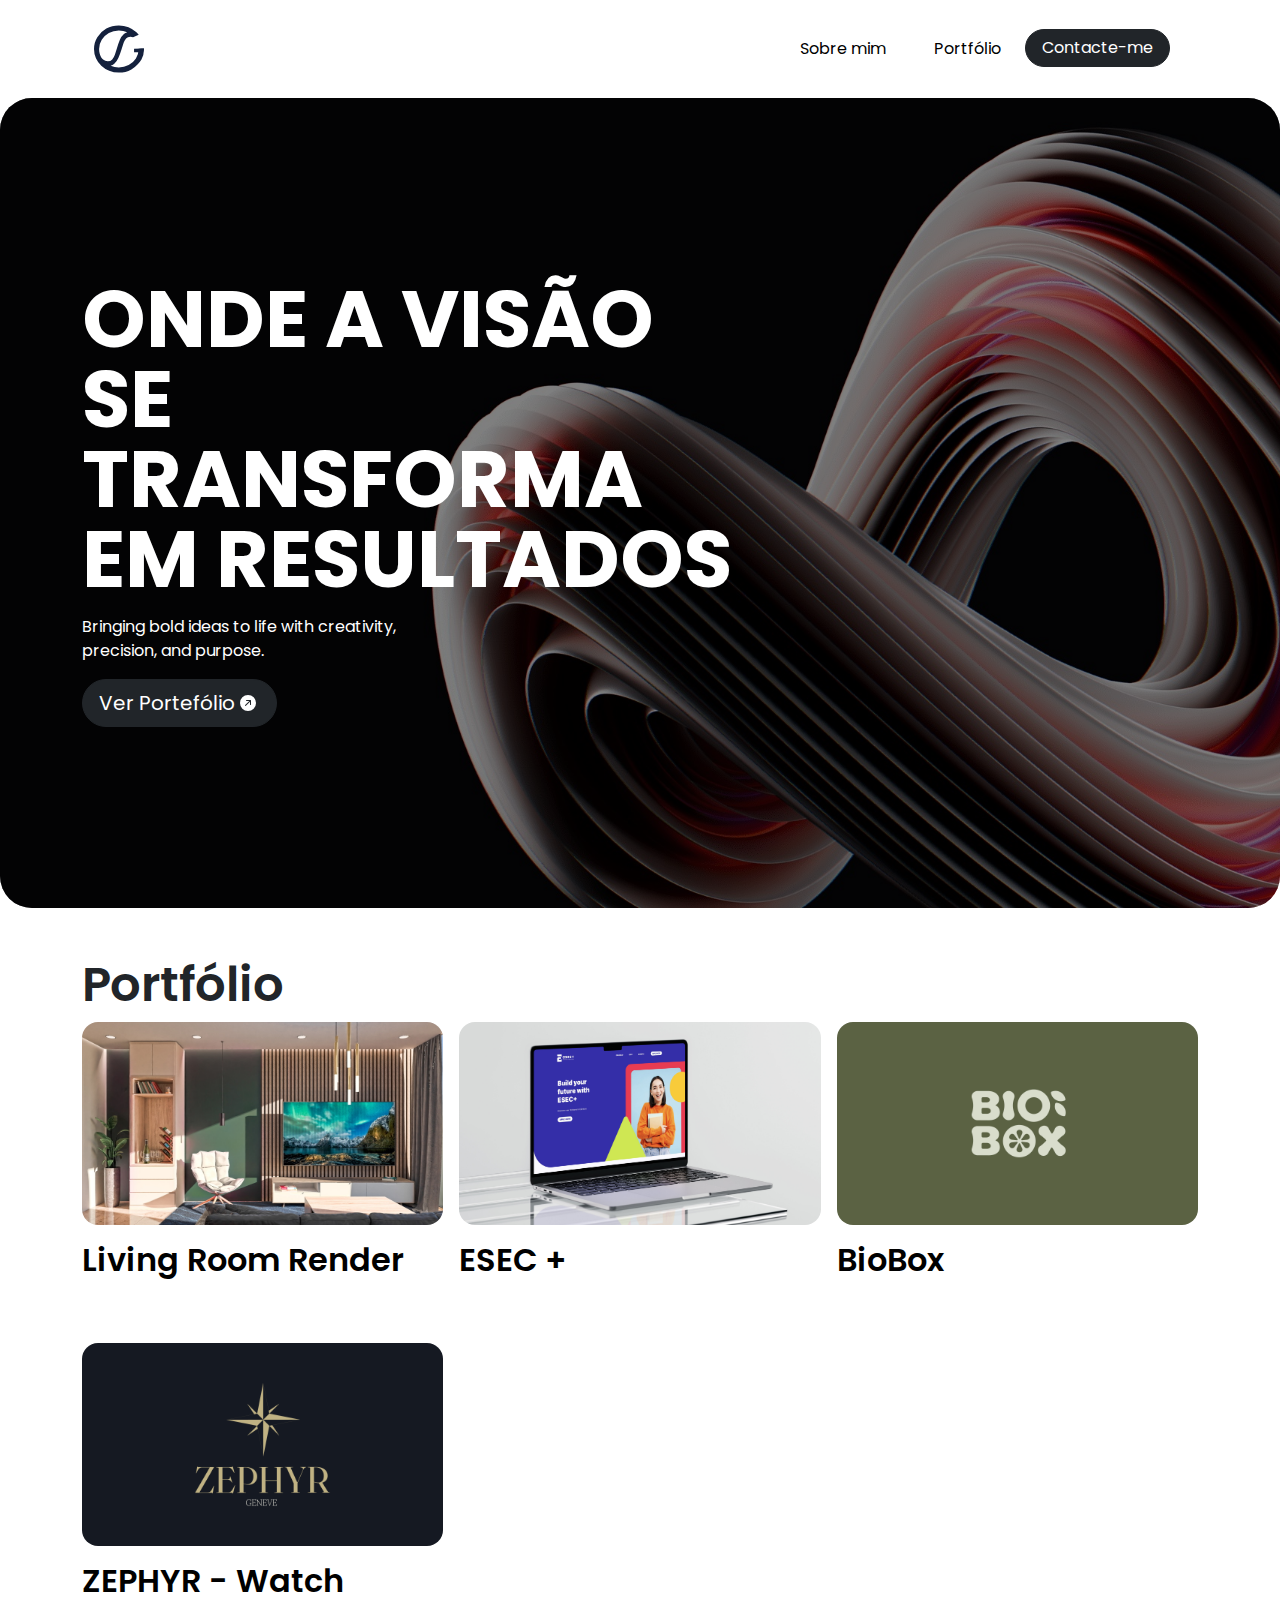
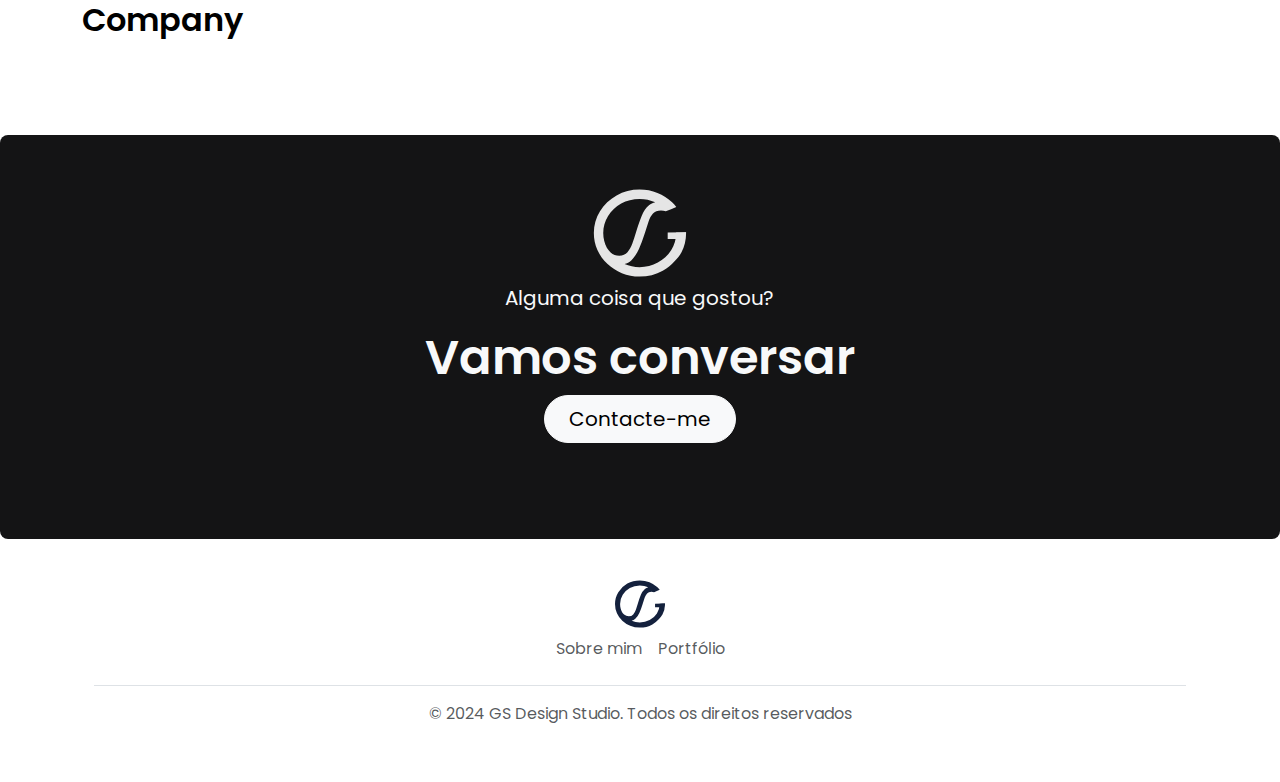
==== commit fcede37d: "indexacao" ====
--- a/index.html
+++ b/index.html
@@ -21,7 +21,7 @@
   <div class="container my-3">
     <nav class="navbar navbar-expand-lg mt-3" aria-label="Offcanvas navbar large">
       <div class="container-fluid">
-        <a href="/" class="d-flex align-items-center mb-2 mb-lg-0 link-body-emphasis text-decoration-none">
+        <a href="index.html" class="d-flex align-items-center mb-2 mb-lg-0 link-body-emphasis text-decoration-none">
           <img src="images/logo_gs.svg" width="50" height="50">
         </a>
         <button class="navbar-toggler border-0" type="button" data-bs-toggle="offcanvas"
@@ -36,9 +36,9 @@
         <div class="offcanvas offcanvas-end" tabindex="-1" id="offcanvasNavbar2"
           aria-labelledby="offcanvasNavbar2Label">
           <div class="offcanvas-header">
-            <a href="/index.html"
+            <a href="index.html"
               class="d-flex align-items-center mb-2 mb-lg-0 link-body-emphasis text-decoration-none">
-              <img src="/images/logo_gs.svg" width="50" height="50">
+              <img src="images/logo_gs.svg" width="50" height="50">
             </a>
             <button type="button" class="btn-close btn-close-sucess" data-bs-dismiss="offcanvas"
               aria-label="Close"></button>
--- a/Css/estilos.css
+++ b/Css/estilos.css
@@ -1,707 +1,746 @@
-body{
-
-    font-family: "Poppins", sans-serif;
-  font-weight: 400;
-  font-style: normal;
-}
-
-html {
-  scroll-behavior: smooth;
-}
-
-.bg-dark{
-    background-color: #141415 !important;
-    color: white;
-} 
-
-.h2{
-    font-weight: 600;
-    color: #000000;
-    font-style: normal;
-}
-
-.port{
-  transition: all 0.3s ease !important;
-}
-
-.port:hover{
-  transform: scale(1.05) !important;
-}
-
-.port img {
-  transition: all 0.3s ease;
-}
-
-.port:hover img {
-  transform: scale(1.05);
-}
-
-.legenda-port {
-  opacity: 0; /* Invisível */
-  visibility: hidden; /* Evita interação mesmo quando invisível */
-  transform: translateY(10px); /* Move ligeiramente para baixo */
-  transition: all 0.3s ease; /* Suaviza a transição */
-}
-
-/* Exibe ao passar o mouse no <a> */
-.port:hover .legenda-port {
-  opacity: 1; /* Torna visível */
-  visibility: visible; /* Permite interação */
-  transform: translateY(0); /* Move para a posição original */
-}
-
-/* Contêiner da imagem deve ser relativo */
-.port1 {
-  position: relative;
-  display: inline-block;
-  overflow: hidden; /* Garante que o texto não ultrapasse a imagem */
-  border-radius: 0.5rem;
-}
-
-/* Contêiner da imagem */
-.image-container {
-  position: relative; /* Necessário para posicionar o overlay */
-  display: inline-block; /* Faz o tamanho do contêiner se ajustar ao conteúdo */
-  overflow: hidden; /* Impede que o overlay ultrapasse o limite do contêiner */
-  border-radius: 0.5rem; /* Garante bordas arredondadas */
-}
-
-/* Estilo da imagem */
-.image-container img {
-  width: 100%; /* Faz a imagem ocupar todo o contêiner */
-  height: auto; /* Mantém a proporção da imagem */
-  border-radius: inherit; /* Herda bordas arredondadas */
-  display: block; /* Remove espaço extra ao redor da imagem */
-}
-
-/* Estilo do overlay */
-.overlay {
-  position: absolute; /* Permite posicionar dentro do contêiner */
-  top: 0;
-  left: 0;
-  width: 100%; /* Cobre toda a área do contêiner */
-  height: 100%;
-  background-color: rgba(0, 0, 0, 0.6); /* Fundo semi-transparente */
-  display: flex;
-  flex-direction: column;
-  justify-content: center;
-  align-items: center;
-  opacity: 0; /* Esconde o overlay por padrão */
-  transition: opacity 0.3s ease-in-out; /* Transição suave */
-  border-radius: inherit; /* Respeita bordas arredondadas do contêiner */
-}
-
-/* Overlay visível no hover */
-.image-container:hover .overlay {
-  opacity: 1; /* Exibe o overlay */
-}
-
-/* Texto dentro do overlay */
-.overlay p {
-  margin: 5px 0;
-  color: white; /* Cor do texto */
-  text-align: center; /* Centraliza o texto */
-}
-
-
-
-.legenda-port{
-    font-weight: 350;
-    color: #000000;
-    font-style: normal;
-}
-
-.display-1{
-    font-weight: 650;
-    text-transform: uppercase;
-    font-style: normal;
-}
-
-.display-3{
-  font-weight: 650;
-  text-transform: uppercase;
-  font-style: normal;
-}
-
-
-.display-5{
-  font-weight: 550;
-  font-style: normal;
-}
-  
-
-.timeline {
-  width: 100%
-}
-
-.timeline.timeline-one .timeline-item {
-  position: relative;
-  width: 50%;
-  margin-left: 50%;
-  padding-bottom: 1.5rem;
-  padding-left: 1.5rem;
-  text-align: left
-}
-
-@media (max-width: 575.98px) {
-  .timeline.timeline-one .timeline-item {
-      width:100%;
-      margin-left: 0
-  }
-}
-
-.timeline.timeline-one .timeline-item img {
-  margin-bottom: 1.25rem
-}
-
-.timeline.timeline-one .timeline-item:before {
-  content: "";
-  position: absolute;
-  top: 0;
-  left: 0;
-  width: 16px;
-  height: 16px;
-  margin-top: .425rem;
-  margin-left: -.5rem;
-  border: .0625rem solid #dce6f3;
-  border-radius: 50%
-}
-
-.timeline.timeline-one .timeline-item:after {
-  content: "";
-  position: absolute;
-  top: 0;
-  left: 0;
-  bottom: -.1875rem;
-  width: .0625rem;
-  margin-top: 1.875rem;
-  margin-left: -.0625rem;
-  background-color: #dce6f3
-}
-
-.timeline.timeline-one .timeline-item:nth-child(2n+1) {
-  margin-left: 0;
-  padding-right: 1.5rem;
-  padding-left: 0;
-  text-align: right
-}
-
-@media (max-width: 575.98px) {
-  .timeline.timeline-one .timeline-item:nth-child(2n+1) {
-      padding-right:0;
-      padding-left: 1.5rem;
-      text-align: left
-  }
-}
-
-.timeline.timeline-one .timeline-item:nth-child(2n+1):after,.timeline.timeline-one .timeline-item:nth-child(2n+1):before {
-  right: 0;
-  left: auto
-}
-
-@media (max-width: 575.98px) {
-  .timeline.timeline-one .timeline-item:nth-child(2n+1):after,.timeline.timeline-one .timeline-item:nth-child(2n+1):before {
-      right:auto;
-      left: 0
-  }
-}
-
-.timeline.timeline-one .timeline-item:nth-child(2n+1):before {
-  margin-right: -.5rem
-}
-
-.timeline.timeline-one .timeline-item:nth-child(2n+1):after {
-  margin-right: -.0625rem
-}
-
-.timeline.timeline-one.dark .timeline-item:before {
-  border: .0625rem solid #b7c3d2
-}
-
-.timeline.timeline-one.dark .timeline-item:after {
-  background-color: #b7c3d2
-}
-
-.timeline.timeline-two .timeline-item {
-  position: relative;
-  background-color: #fff;
-  padding: 2rem;
-  text-align: left;
-  margin-bottom: 1.5rem
-}
-
-.timeline.timeline-two .timeline-item:after,.timeline.timeline-two .timeline-item:before {
-  content: "";
-  position: absolute;
-  top: 0;
-  right: 0
-}
-
-.timeline.timeline-two .timeline-item:before {
-  border: 4px double #dce6f3;
-  content: "";
-  left: auto;
-  width: 16px;
-  height: 16px;
-  margin-right: -2rem;
-  border-radius: 50%
-}
-
-.timeline.timeline-two .timeline-item:after {
-  background-color: #dce6f3;
-  width: .0625rem;
-  height: 100%;
-  margin-top: 2rem;
-  left: auto;
-  margin-right: -1.575rem
-}
-
-.timeline.timeline-two .timeline-item .post-meta a,.timeline.timeline-two .timeline-item .post-meta span {
-  font-size: .875rem;
-  padding-right: .125rem
-}
-
-.timeline.timeline-four {
-  margin: 1.25rem 0;
-  position: relative
-}
-
-.timeline.timeline-four::before {
-  content: "";
-  display: block;
-  width: .0625rem;
-  height: 100%;
-  background: #dce6f3;
-  margin: 0 auto;
-  position: absolute;
-  top: 0;
-  left: 0;
-  right: 0
-}
-
-@media (max-width: 575.98px) {
-  .timeline.timeline-four::before {
-      margin:0;
-      left: 0
-  }
-}
-
-.timeline.timeline-four .timeline-item {
-  margin-bottom: 1.5rem;
-  position: relative
-}
-
-.timeline.timeline-four .timeline-item::after {
-  content: "";
-  display: block;
-  clear: both
-}
-
-.timeline.timeline-four .timeline-item:hover .date-outer::before {
-  left: 6px
-}
-
-.timeline.timeline-four .timeline-item:hover .date-outer::after {
-  left: -6px
-}
-
-.timeline.timeline-four .timeline-item:nth-child(2n) .date-content {
-  float: right
-}
-
-.timeline.timeline-four .timeline-item:nth-child(2n) .timeline-content {
-  padding: .625rem 3.125rem .625rem 0;
-  text-align: right
-}
-
-@media (max-width: 767.98px) {
-  .timeline.timeline-four .timeline-item:nth-child(2n) .timeline-content {
-      padding:.5rem 1.75rem .5rem 0
-  }
-}
-
-@media (max-width: 575.98px) {
-  .timeline.timeline-four .timeline-item:nth-child(2n) .timeline-content {
-      width:95%;
-      padding: .5rem 0;
-      text-align: center
-  }
-}
-
-.timeline.timeline-four .icon {
-  width: 16px;
-  height: 16px;
-  margin: auto;
-  position: absolute;
-  background-color: #fff;
-  border-radius: 50%;
-  border: .0625rem solid #dce6f3;
-  margin-top: 1rem;
-  top: 0;
-  left: 0;
-  right: 0
-}
-
-@media (max-width: 575.98px) {
-  .timeline.timeline-four .icon {
-      margin:auto -7px;
-      top: 3rem
-  }
-}
-
-.timeline.timeline-four .date-content {
-  width: 50%;
-  float: left;
-  position: relative
-}
-
-@media (max-width: 575.98px) {
-  .timeline.timeline-four .date-content {
-      width:95%;
-      float: right
-  }
-}
-
-.timeline.timeline-four .date-outer {
-  width: 150px;
-  height: 150px;
-  text-align: center;
-  margin: auto;
-  z-index: 1
-}
-
-.timeline.timeline-four .date-outer::before {
-  content: "";
-  width: 150px;
-  height: 150px;
-  margin: 0 auto;
-  border-radius: 50%;
-  position: absolute;
-  top: 0;
-  right: 0;
-  background: #fff;
-  border: .0625rem solid #893168;
-  left: -6px;
-  transition: all .9s all .2s ease
-}
-
-@media (max-width: 575.98px) {
-  .timeline.timeline-four .date-outer::before {
-      width:130px;
-      height: 130px
-  }
-}
-
-.timeline.timeline-four .date-outer::after {
-  content: "";
-  width: 150px;
-  height: 150px;
-  margin: 0 auto;
-  border-radius: 50%;
-  position: absolute;
-  top: 0;
-  right: 0;
-  border: .0625rem solid #242e4c;
-  left: 6px;
-  transition: all .9s all .2s ease
-}
-
-@media (max-width: 575.98px) {
-  .timeline.timeline-four .date-outer::after {
-      width:130px;
-      height: 130px
-  }
-}
-
-.timeline.timeline-four .date {
-  width: 100%;
-  margin: auto;
-  position: absolute;
-  top: 40%;
-  left: 0
-}
-
-@media (max-width: 575.98px) {
-  .timeline.timeline-four .date {
-      top:27%
-  }
-}
-
-.timeline.timeline-four .year {
-  display: block;
-  font-weight: 700;
-  font-size: 1rem
-}
-
-.timeline.timeline-four .icon {
-  font-size: 1.5rem
-}
-
-.timeline.timeline-four .timeline-content {
-  width: 50%;
-  padding: .625rem 0 .625rem 3.125rem;
-  float: right
-}
-
-@media (max-width: 767.98px) {
-  .timeline.timeline-four .timeline-content {
-      padding:.5rem 0 .5rem 1.75rem
-  }
-}
-
-@media (max-width: 575.98px) {
-  .timeline.timeline-four .timeline-content {
-      width:95%;
-      padding: .5rem 0;
-      text-align: center
-  }
-}
-
-.timeline.timeline-five .row [class*=col-] {
-  position: relative
-}
-
-.timeline.timeline-five .row .avatar-separator {
-  width: 30px;
-  height: 30px
-}
-
-.timeline.timeline-five .row .col.middle-line {
-  border-right: .0625rem solid #dce6f3
-}
-
-.timeline.timeline-six .row [class*=col-] {
-  position: relative
-}
-
-.timeline.timeline-six .row .col.middle-line {
-  border-right: .0625rem solid #dce6f3
-}
-
-.timeline.timeline-six .row .avatar-separator img {
-  border: .0625rem solid #dce6f3;
-  padding: .125rem
-}
-
-.vertical-timeline .row {
-  padding-top: 1rem;
-  padding-bottom: 1rem
-}
-
-.vertical-timeline .row [class*=col-] {
-  position: relative
-}
-
-.vertical-timeline .row.timeline-inner div {
-  padding: 0;
-  height: 38px
-}
-
-.vertical-timeline .row.timeline-inner hr {
-  border-top: .0625rem solid #dce6f3;
-  opacity: 1;
-  margin: 0;
-  top: 18px;
-  position: relative
-}
-
-.vertical-timeline .row.timeline-inner .col-md-2 {
-  display: flex;
-  overflow: hidden
-}
-
-.vertical-timeline .row.timeline-inner .corner {
-  border: .0625rem solid #dce6f3;
-  width: 100%;
-  position: relative
-}
-
-.vertical-timeline .row.timeline-inner .top-right {
-  left: calc(50% - 1px);
-  top: -50%
-}
-
-.vertical-timeline .row.timeline-inner .left-bottom {
-  left: -50%;
-  top: calc(50% - 2px)
-}
-
-.vertical-timeline .row.timeline-inner .top-left {
-  left: -50%;
-  top: -50%
-}
-
-.vertical-timeline .row.timeline-inner .right-bottom {
-  left: 50%;
-  top: calc(50% - 2px)
-}
-
-@media (max-width: 575.98px) {
-  .vertical-timeline .row.timeline-inner .right-bottom {
-      top:auto;
-      bottom: calc(50% - 6px);
-      left: calc(50% - 4px)
-  }
-
-  .vertical-timeline .row.timeline-inner .top-left {
-      top: auto;
-      bottom: -50%
-  }
-}
-
-@media (max-width: 575.98px) {
-  .vertical-timeline .row .col-md-6 {
-      text-align:center!important;
-      margin-top: 3rem
-  }
-}
-
-.vertical-timeline .row .col-md-2 {
-  display: inline-flex;
-  align-self: stretch;
-  align-items: center;
-  justify-content: center
-}
-
-.vertical-timeline .row .col-md-2.bottom:after {
-  height: 50%;
-  top: 50%
-}
-
-.vertical-timeline .row .col-md-2.full:after {
-  height: 100%;
-  left: calc(50% - 1px)
-}
-
-.vertical-timeline .row .col-md-2.top:after {
-  height: 50%;
-  left: 50%;
-  top: 0
-}
-
-.vertical-timeline .row .shape {
-  background-color: #dce6f3;
-  width: 50px;
-  height: 50px;
-  z-index: 2
-}
-
-.vertical-timeline .row .right {
-  margin-right: .1875rem
-}
-
-@media (max-width: 575.98px) {
-  .vertical-timeline .row .rectangle {
-      line-height:3;
-      margin-bottom: 2rem
-  }
-
-  .vertical-timeline .row .right {
-      margin-bottom: 0
-  }
-}
-
-.tooltip-inner {
-  box-shadow: 0 .5rem 1rem rgba(23,31,56,.15)
-}
-
-.chartist-tooltip {
-  position: absolute;
-  display: inline-block;
-  opacity: 0;
-  min-width: 5em;
-  padding: .5em;
-  background: #1c2540;
-  border-radius: 3px;
-  color: #fff;
-  font-weight: 700;
-  text-align: center;
-  pointer-events: none;
-  z-index: 1;
-  transition: all .2s ease
-}
-
-.chartist-tooltip:before {
-  content: "";
-  position: absolute;
-  top: 100%;
-  left: 50%;
-  width: 0;
-  height: 0;
-  margin-left: -15px;
-  border: 15px solid transparent;
-  border-top-color: #1c2540
-}
-
-.chartist-tooltip.tooltip-show {
-  opacity: 1
-}
-
-.ct-area,.ct-line {
-  pointer-events: none
-}
-
-@media (max-width: 476px) {
-  .bg-dark {
-    padding: 2rem; /* Reduz o padding para telas menores */
-  }
-
-  h1 {
-    font-size: 2rem; /* Diminui o tamanho do texto */
-  }
-
-  .timeline-item h5 {
-    font-size: 1rem; /* Ajusta tamanho dos títulos da timeline */
-  }
-
-  .timeline-item p {
-    font-size: 0.9rem; /* Ajusta tamanho do texto */
-  }
-}
-
-
-
-  /* Configuração do fundo */
-  .hero-section {
-    background: url('/images/way_banner.png') no-repeat center center;
-    background-size: cover; /* Ajusta a imagem para cobrir toda a área */
-    height: 90vh; /* Altura total da viewport */
-    width: 100%;
-    position: relative;
-    color: white; /* Para que o texto contraste com a imagem */
-    overflow: hidden;
-  }
-
-  /* Fundo escuro transparente para melhorar a legibilidade do texto */
-  .hero-section::before {
-    content: '';
-    position: absolute;
-    top: 0;
-    left: 0;
-    right: 0;
-    bottom: 0;
-    background: rgba(0, 0, 0, 0.5); /* Ajuste a opacidade conforme necessário */
-    z-index: 1;
-
-  }
-
-  /* Estilos de texto e alinhamento */
-  .hero-content {
-    position: relative;
-    z-index: 2; /* Garante que o texto fique acima do overlay */
-    display: flex;
-    flex-direction: column;
-    align-items: flex-start;
-    justify-content: center;
-    height: 100%;
-  }
-
-
-  .hero-content button {
-    z-index: 2;
-  }
-
-  .list-group.borderless .list-group-item {
-    color: inherit;
-    border: 0;
+body {
+  font-family: "Poppins", sans-serif;
+  font-weight: 400;
+  font-style: normal;
+}
+
+html {
+  scroll-behavior: smooth;
+}
+
+.bg-dark {
+  background-color: #141415 !important;
+  color: white;
+}
+
+.h2 {
+  font-weight: 600;
+  color: #000000;
+  font-style: normal;
+}
+
+.port {
+  transition: all 0.3s ease !important;
+}
+
+.port:hover {
+  transform: scale(1.05) !important;
+}
+
+.port img {
+  transition: all 0.3s ease;
+}
+
+.port:hover img {
+  transform: scale(1.05);
+}
+
+.legenda-port {
+  opacity: 0;
+  /* Invisível */
+  visibility: hidden;
+  /* Evita interação mesmo quando invisível */
+  transform: translateY(10px);
+  /* Move ligeiramente para baixo */
+  transition: all 0.3s ease;
+  /* Suaviza a transição */
+}
+
+/* Exibe ao passar o mouse no <a> */
+.port:hover .legenda-port {
+  opacity: 1;
+  /* Torna visível */
+  visibility: visible;
+  /* Permite interação */
+  transform: translateY(0);
+  /* Move para a posição original */
+}
+
+/* Contêiner da imagem deve ser relativo */
+.port1 {
+  position: relative;
+  display: inline-block;
+  overflow: hidden;
+  /* Garante que o texto não ultrapasse a imagem */
+  border-radius: 0.5rem;
+}
+
+/* Contêiner da imagem */
+.image-container {
+  position: relative;
+  /* Necessário para posicionar o overlay */
+  display: inline-block;
+  /* Faz o tamanho do contêiner se ajustar ao conteúdo */
+  overflow: hidden;
+  /* Impede que o overlay ultrapasse o limite do contêiner */
+  border-radius: 0.5rem;
+  /* Garante bordas arredondadas */
+}
+
+/* Estilo da imagem */
+.image-container img {
+  width: 100%;
+  /* Faz a imagem ocupar todo o contêiner */
+  height: auto;
+  /* Mantém a proporção da imagem */
+  border-radius: inherit;
+  /* Herda bordas arredondadas */
+  display: block;
+  /* Remove espaço extra ao redor da imagem */
+}
+
+/* Estilo do overlay */
+.overlay {
+  position: absolute;
+  /* Permite posicionar dentro do contêiner */
+  top: 0;
+  left: 0;
+  width: 100%;
+  /* Cobre toda a área do contêiner */
+  height: 100%;
+  background-color: rgba(0, 0, 0, 0.6);
+  /* Fundo semi-transparente */
+  display: flex;
+  flex-direction: column;
+  justify-content: center;
+  align-items: center;
+  opacity: 0;
+  /* Esconde o overlay por padrão */
+  transition: opacity 0.3s ease-in-out;
+  /* Transição suave */
+  border-radius: inherit;
+  /* Respeita bordas arredondadas do contêiner */
+}
+
+/* Overlay visível no hover */
+.image-container:hover .overlay {
+  opacity: 1;
+  /* Exibe o overlay */
+}
+
+/* Texto dentro do overlay */
+.overlay p {
+  margin: 5px 0;
+  color: white;
+  /* Cor do texto */
+  text-align: center;
+  /* Centraliza o texto */
+}
+
+
+
+.legenda-port {
+  font-weight: 350;
+  color: #000000;
+  font-style: normal;
+}
+
+.display-1 {
+  font-weight: 650;
+  text-transform: uppercase;
+  font-style: normal;
+}
+
+.display-3 {
+  font-weight: 650;
+  text-transform: uppercase;
+  font-style: normal;
+}
+
+
+.display-5 {
+  font-weight: 550;
+  font-style: normal;
+}
+
+
+.timeline {
+  width: 100%
+}
+
+.timeline.timeline-one .timeline-item {
+  position: relative;
+  width: 50%;
+  margin-left: 50%;
+  padding-bottom: 1.5rem;
+  padding-left: 1.5rem;
+  text-align: left
+}
+
+@media (max-width: 575.98px) {
+  .timeline.timeline-one .timeline-item {
+    width: 100%;
+    margin-left: 0
+  }
+}
+
+.timeline.timeline-one .timeline-item img {
+  margin-bottom: 1.25rem
+}
+
+.timeline.timeline-one .timeline-item:before {
+  content: "";
+  position: absolute;
+  top: 0;
+  left: 0;
+  width: 16px;
+  height: 16px;
+  margin-top: .425rem;
+  margin-left: -.5rem;
+  border: .0625rem solid #dce6f3;
+  border-radius: 50%
+}
+
+.timeline.timeline-one .timeline-item:after {
+  content: "";
+  position: absolute;
+  top: 0;
+  left: 0;
+  bottom: -.1875rem;
+  width: .0625rem;
+  margin-top: 1.875rem;
+  margin-left: -.0625rem;
+  background-color: #dce6f3
+}
+
+.timeline.timeline-one .timeline-item:nth-child(2n+1) {
+  margin-left: 0;
+  padding-right: 1.5rem;
+  padding-left: 0;
+  text-align: right
+}
+
+@media (max-width: 575.98px) {
+  .timeline.timeline-one .timeline-item:nth-child(2n+1) {
+    padding-right: 0;
+    padding-left: 1.5rem;
+    text-align: left
+  }
+}
+
+.timeline.timeline-one .timeline-item:nth-child(2n+1):after,
+.timeline.timeline-one .timeline-item:nth-child(2n+1):before {
+  right: 0;
+  left: auto
+}
+
+@media (max-width: 575.98px) {
+
+  .timeline.timeline-one .timeline-item:nth-child(2n+1):after,
+  .timeline.timeline-one .timeline-item:nth-child(2n+1):before {
+    right: auto;
+    left: 0
+  }
+}
+
+.timeline.timeline-one .timeline-item:nth-child(2n+1):before {
+  margin-right: -.5rem
+}
+
+.timeline.timeline-one .timeline-item:nth-child(2n+1):after {
+  margin-right: -.0625rem
+}
+
+.timeline.timeline-one.dark .timeline-item:before {
+  border: .0625rem solid #b7c3d2
+}
+
+.timeline.timeline-one.dark .timeline-item:after {
+  background-color: #b7c3d2
+}
+
+.timeline.timeline-two .timeline-item {
+  position: relative;
+  background-color: #fff;
+  padding: 2rem;
+  text-align: left;
+  margin-bottom: 1.5rem
+}
+
+.timeline.timeline-two .timeline-item:after,
+.timeline.timeline-two .timeline-item:before {
+  content: "";
+  position: absolute;
+  top: 0;
+  right: 0
+}
+
+.timeline.timeline-two .timeline-item:before {
+  border: 4px double #dce6f3;
+  content: "";
+  left: auto;
+  width: 16px;
+  height: 16px;
+  margin-right: -2rem;
+  border-radius: 50%
+}
+
+.timeline.timeline-two .timeline-item:after {
+  background-color: #dce6f3;
+  width: .0625rem;
+  height: 100%;
+  margin-top: 2rem;
+  left: auto;
+  margin-right: -1.575rem
+}
+
+.timeline.timeline-two .timeline-item .post-meta a,
+.timeline.timeline-two .timeline-item .post-meta span {
+  font-size: .875rem;
+  padding-right: .125rem
+}
+
+.timeline.timeline-four {
+  margin: 1.25rem 0;
+  position: relative
+}
+
+.timeline.timeline-four::before {
+  content: "";
+  display: block;
+  width: .0625rem;
+  height: 100%;
+  background: #dce6f3;
+  margin: 0 auto;
+  position: absolute;
+  top: 0;
+  left: 0;
+  right: 0
+}
+
+@media (max-width: 575.98px) {
+  .timeline.timeline-four::before {
+    margin: 0;
+    left: 0
+  }
+}
+
+.timeline.timeline-four .timeline-item {
+  margin-bottom: 1.5rem;
+  position: relative
+}
+
+.timeline.timeline-four .timeline-item::after {
+  content: "";
+  display: block;
+  clear: both
+}
+
+.timeline.timeline-four .timeline-item:hover .date-outer::before {
+  left: 6px
+}
+
+.timeline.timeline-four .timeline-item:hover .date-outer::after {
+  left: -6px
+}
+
+.timeline.timeline-four .timeline-item:nth-child(2n) .date-content {
+  float: right
+}
+
+.timeline.timeline-four .timeline-item:nth-child(2n) .timeline-content {
+  padding: .625rem 3.125rem .625rem 0;
+  text-align: right
+}
+
+@media (max-width: 767.98px) {
+  .timeline.timeline-four .timeline-item:nth-child(2n) .timeline-content {
+    padding: .5rem 1.75rem .5rem 0
+  }
+}
+
+@media (max-width: 575.98px) {
+  .timeline.timeline-four .timeline-item:nth-child(2n) .timeline-content {
+    width: 95%;
+    padding: .5rem 0;
+    text-align: center
+  }
+}
+
+.timeline.timeline-four .icon {
+  width: 16px;
+  height: 16px;
+  margin: auto;
+  position: absolute;
+  background-color: #fff;
+  border-radius: 50%;
+  border: .0625rem solid #dce6f3;
+  margin-top: 1rem;
+  top: 0;
+  left: 0;
+  right: 0
+}
+
+@media (max-width: 575.98px) {
+  .timeline.timeline-four .icon {
+    margin: auto -7px;
+    top: 3rem
+  }
+}
+
+.timeline.timeline-four .date-content {
+  width: 50%;
+  float: left;
+  position: relative
+}
+
+@media (max-width: 575.98px) {
+  .timeline.timeline-four .date-content {
+    width: 95%;
+    float: right
+  }
+}
+
+.timeline.timeline-four .date-outer {
+  width: 150px;
+  height: 150px;
+  text-align: center;
+  margin: auto;
+  z-index: 1
+}
+
+.timeline.timeline-four .date-outer::before {
+  content: "";
+  width: 150px;
+  height: 150px;
+  margin: 0 auto;
+  border-radius: 50%;
+  position: absolute;
+  top: 0;
+  right: 0;
+  background: #fff;
+  border: .0625rem solid #893168;
+  left: -6px;
+  transition: all .9s all .2s ease
+}
+
+@media (max-width: 575.98px) {
+  .timeline.timeline-four .date-outer::before {
+    width: 130px;
+    height: 130px
+  }
+}
+
+.timeline.timeline-four .date-outer::after {
+  content: "";
+  width: 150px;
+  height: 150px;
+  margin: 0 auto;
+  border-radius: 50%;
+  position: absolute;
+  top: 0;
+  right: 0;
+  border: .0625rem solid #242e4c;
+  left: 6px;
+  transition: all .9s all .2s ease
+}
+
+@media (max-width: 575.98px) {
+  .timeline.timeline-four .date-outer::after {
+    width: 130px;
+    height: 130px
+  }
+}
+
+.timeline.timeline-four .date {
+  width: 100%;
+  margin: auto;
+  position: absolute;
+  top: 40%;
+  left: 0
+}
+
+@media (max-width: 575.98px) {
+  .timeline.timeline-four .date {
+    top: 27%
+  }
+}
+
+.timeline.timeline-four .year {
+  display: block;
+  font-weight: 700;
+  font-size: 1rem
+}
+
+.timeline.timeline-four .icon {
+  font-size: 1.5rem
+}
+
+.timeline.timeline-four .timeline-content {
+  width: 50%;
+  padding: .625rem 0 .625rem 3.125rem;
+  float: right
+}
+
+@media (max-width: 767.98px) {
+  .timeline.timeline-four .timeline-content {
+    padding: .5rem 0 .5rem 1.75rem
+  }
+}
+
+@media (max-width: 575.98px) {
+  .timeline.timeline-four .timeline-content {
+    width: 95%;
+    padding: .5rem 0;
+    text-align: center
+  }
+}
+
+.timeline.timeline-five .row [class*=col-] {
+  position: relative
+}
+
+.timeline.timeline-five .row .avatar-separator {
+  width: 30px;
+  height: 30px
+}
+
+.timeline.timeline-five .row .col.middle-line {
+  border-right: .0625rem solid #dce6f3
+}
+
+.timeline.timeline-six .row [class*=col-] {
+  position: relative
+}
+
+.timeline.timeline-six .row .col.middle-line {
+  border-right: .0625rem solid #dce6f3
+}
+
+.timeline.timeline-six .row .avatar-separator img {
+  border: .0625rem solid #dce6f3;
+  padding: .125rem
+}
+
+.vertical-timeline .row {
+  padding-top: 1rem;
+  padding-bottom: 1rem
+}
+
+.vertical-timeline .row [class*=col-] {
+  position: relative
+}
+
+.vertical-timeline .row.timeline-inner div {
+  padding: 0;
+  height: 38px
+}
+
+.vertical-timeline .row.timeline-inner hr {
+  border-top: .0625rem solid #dce6f3;
+  opacity: 1;
+  margin: 0;
+  top: 18px;
+  position: relative
+}
+
+.vertical-timeline .row.timeline-inner .col-md-2 {
+  display: flex;
+  overflow: hidden
+}
+
+.vertical-timeline .row.timeline-inner .corner {
+  border: .0625rem solid #dce6f3;
+  width: 100%;
+  position: relative
+}
+
+.vertical-timeline .row.timeline-inner .top-right {
+  left: calc(50% - 1px);
+  top: -50%
+}
+
+.vertical-timeline .row.timeline-inner .left-bottom {
+  left: -50%;
+  top: calc(50% - 2px)
+}
+
+.vertical-timeline .row.timeline-inner .top-left {
+  left: -50%;
+  top: -50%
+}
+
+.vertical-timeline .row.timeline-inner .right-bottom {
+  left: 50%;
+  top: calc(50% - 2px)
+}
+
+@media (max-width: 575.98px) {
+  .vertical-timeline .row.timeline-inner .right-bottom {
+    top: auto;
+    bottom: calc(50% - 6px);
+    left: calc(50% - 4px)
+  }
+
+  .vertical-timeline .row.timeline-inner .top-left {
+    top: auto;
+    bottom: -50%
+  }
+}
+
+@media (max-width: 575.98px) {
+  .vertical-timeline .row .col-md-6 {
+    text-align: center !important;
+    margin-top: 3rem
+  }
+}
+
+.vertical-timeline .row .col-md-2 {
+  display: inline-flex;
+  align-self: stretch;
+  align-items: center;
+  justify-content: center
+}
+
+.vertical-timeline .row .col-md-2.bottom:after {
+  height: 50%;
+  top: 50%
+}
+
+.vertical-timeline .row .col-md-2.full:after {
+  height: 100%;
+  left: calc(50% - 1px)
+}
+
+.vertical-timeline .row .col-md-2.top:after {
+  height: 50%;
+  left: 50%;
+  top: 0
+}
+
+.vertical-timeline .row .shape {
+  background-color: #dce6f3;
+  width: 50px;
+  height: 50px;
+  z-index: 2
+}
+
+.vertical-timeline .row .right {
+  margin-right: .1875rem
+}
+
+@media (max-width: 575.98px) {
+  .vertical-timeline .row .rectangle {
+    line-height: 3;
+    margin-bottom: 2rem
+  }
+
+  .vertical-timeline .row .right {
+    margin-bottom: 0
+  }
+}
+
+.tooltip-inner {
+  box-shadow: 0 .5rem 1rem rgba(23, 31, 56, .15)
+}
+
+.chartist-tooltip {
+  position: absolute;
+  display: inline-block;
+  opacity: 0;
+  min-width: 5em;
+  padding: .5em;
+  background: #1c2540;
+  border-radius: 3px;
+  color: #fff;
+  font-weight: 700;
+  text-align: center;
+  pointer-events: none;
+  z-index: 1;
+  transition: all .2s ease
+}
+
+.chartist-tooltip:before {
+  content: "";
+  position: absolute;
+  top: 100%;
+  left: 50%;
+  width: 0;
+  height: 0;
+  margin-left: -15px;
+  border: 15px solid transparent;
+  border-top-color: #1c2540
+}
+
+.chartist-tooltip.tooltip-show {
+  opacity: 1
+}
+
+.ct-area,
+.ct-line {
+  pointer-events: none
+}
+
+@media (max-width: 476px) {
+  .bg-dark {
+    padding: 2rem;
+    /* Reduz o padding para telas menores */
+  }
+
+  h1 {
+    font-size: 2rem;
+    /* Diminui o tamanho do texto */
+  }
+
+  .timeline-item h5 {
+    font-size: 1rem;
+    /* Ajusta tamanho dos títulos da timeline */
+  }
+
+  .timeline-item p {
+    font-size: 0.9rem;
+    /* Ajusta tamanho do texto */
+  }
+}
+
+
+
+/* Configuração do fundo */
+.hero-section {
+  background: url('/images/way_banner.jpg') no-repeat center center;
+  background-size: cover;
+  /* Ajusta a imagem para cobrir toda a área */
+  height: 90vh;
+  /* Altura total da viewport */
+  width: 100%;
+  position: relative;
+  color: white;
+  /* Para que o texto contraste com a imagem */
+  overflow: hidden;
+}
+
+/* Fundo escuro transparente para melhorar a legibilidade do texto */
+.hero-section::before {
+  content: '';
+  position: absolute;
+  top: 0;
+  left: 0;
+  right: 0;
+  bottom: 0;
+  background: rgba(0, 0, 0, 0.5);
+  /* Ajuste a opacidade conforme necessário */
+  z-index: 1;
+
+}
+
+/* Estilos de texto e alinhamento */
+.hero-content {
+  position: relative;
+  z-index: 2;
+  /* Garante que o texto fique acima do overlay */
+  display: flex;
+  flex-direction: column;
+  align-items: flex-start;
+  justify-content: center;
+  height: 100%;
+}
+
+
+.hero-content button {
+  z-index: 2;
+}
+
+.list-group.borderless .list-group-item {
+  color: inherit;
+  border: 0;
 }